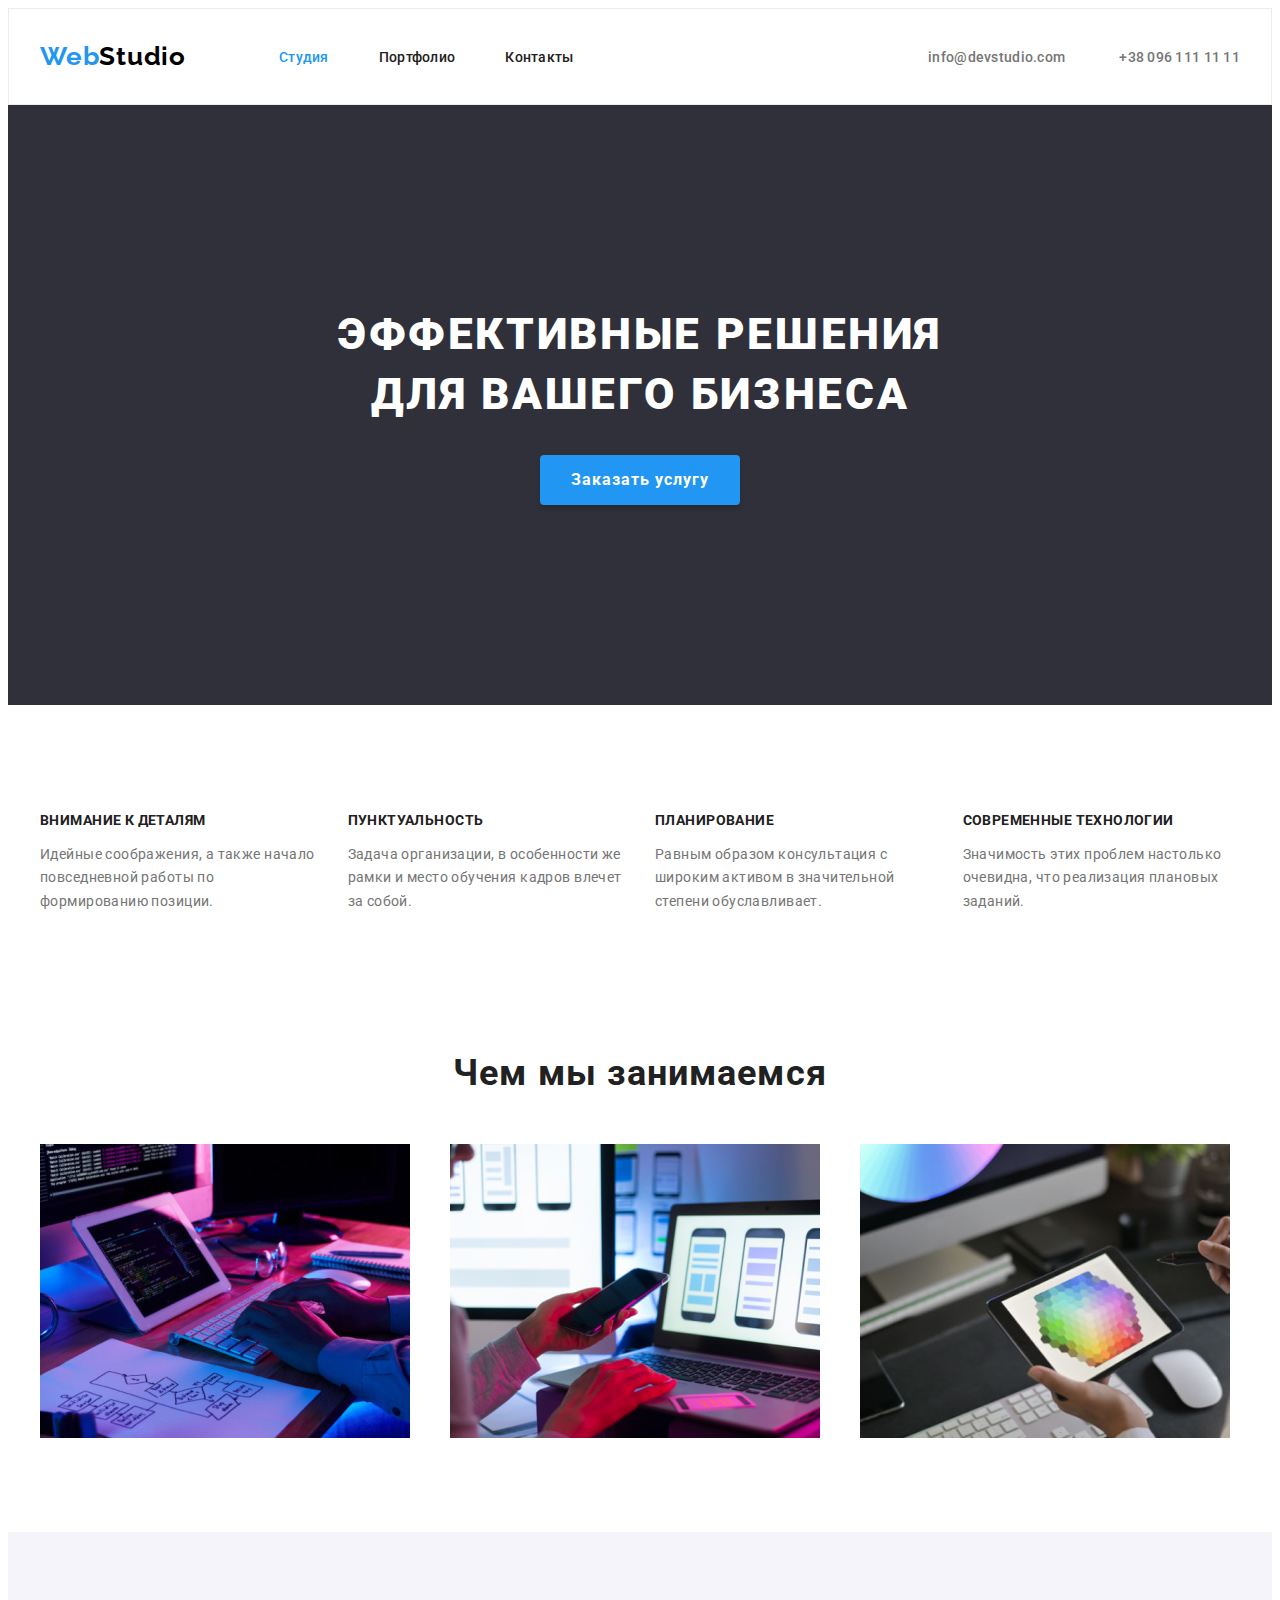
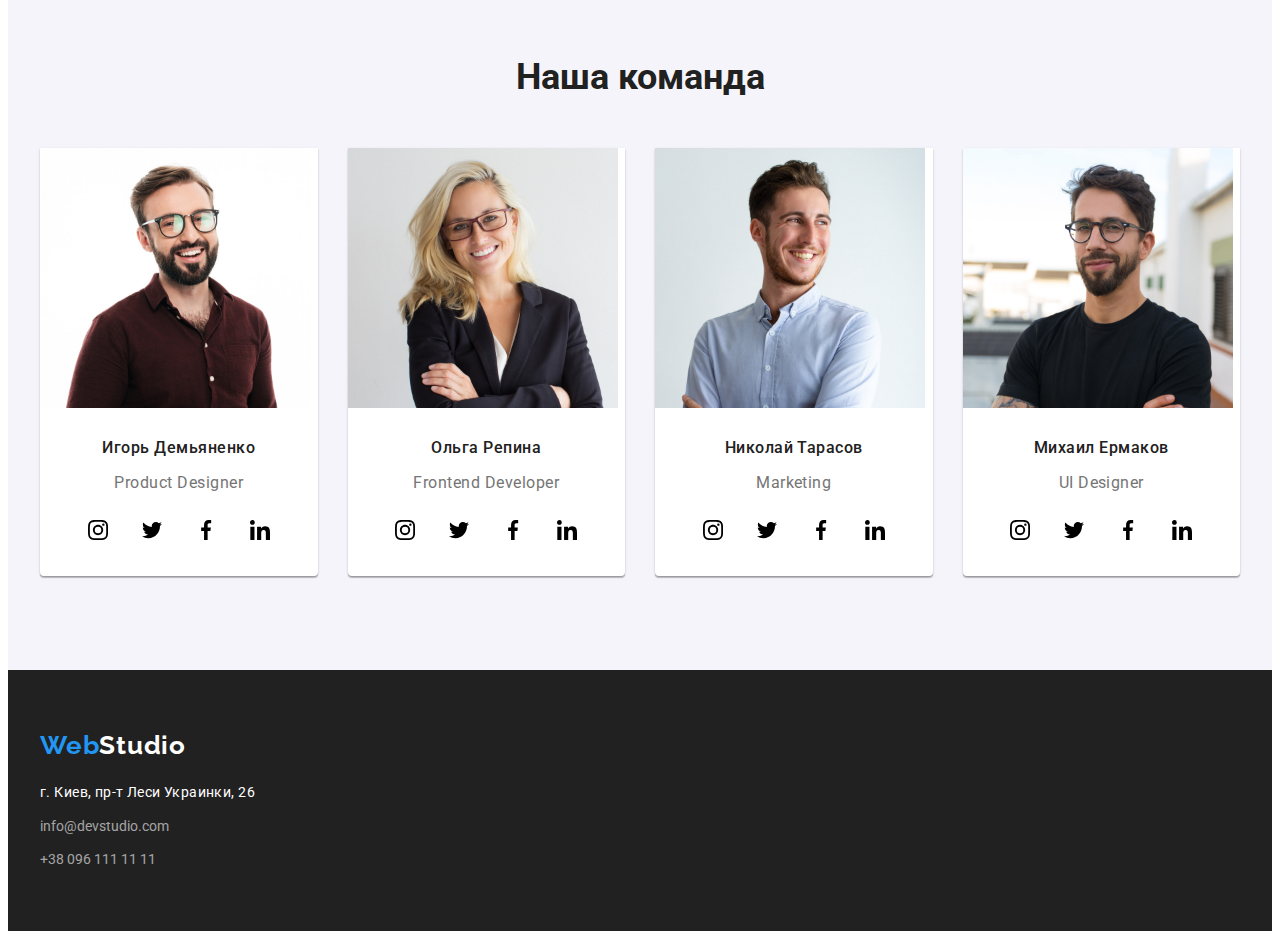
==== index.html @ 23c78d2d "add icons tims" ====
<!DOCTYPE html>
<html lang="ru">
  <head>
    <meta charset="UTF-8" />
    <meta http-equiv="X-UA-Compatible" content="IE=edge" />
    <meta name="viewport" content="width=device-width, initial-scale=1.0" />
    <title>WebStudio</title>
    <link rel="preconnect" href="https://fonts.googleapis.com" />
    <link rel="preconnect" href="https://fonts.gstatic.com" crossorigin />
    <link
      href="https://fonts.googleapis.com/css2?family=Oleo+Script&family=Raleway:wght@700&family=Roboto:wght@400;500;700;900&display=swap"
      rel="stylesheet"
    />
    <link
      rel="stylesheet"
      href="https://cdnjs.cloudflare.com/ajax/libs/modern-normalize/1.1.0/modern-normalize.min.css"
      integrity="sha512-wpPYUAdjBVSE4KJnH1VR1HeZfpl1ub8YT/NKx4PuQ5NmX2tKuGu6U/JRp5y+Y8XG2tV+wKQpNHVUX03MfMFn9Q=="
      crossorigin="anonymous"
      referrerpolicy="no-referrer"
    />
    <link rel="stylesheet" href="./css/styles.css" />
  </head>

  <body class="page">
    <!--Секция хедер-->
    <header class="hero">
      <div class="conteiner header-conteiner">
        <a class="header-logo" href="./index.html" class="logo"
          ><span class="logo">Web</span><span class="logo-title">Studio</span>
        </a>
        <nav class="heder-nav">
          <ul class="site-nav list">
            <li class="heder-list-item">
              <a href="Студия" class="link current">Студия</a>
            </li>
            <li class="heder-list-item">
              <a href="portfolio.html" class="link">Портфолио</a>
            </li>
            <li class="heder-list-item">
              <a href="Контакты" class="link">Контакты</a>
            </li>
          </ul>
        </nav>
        <div class="auth-nav list">
          <a href="mailto:info@devstudio.com" class="header-adress link"
            >info@devstudio.com</a
          >
          <a href="tel:+380961111111" class="header-tel link"
            >+38 096 111 11 11</a
          >
        </div>
      </div>
    </header>
    <!--Блок уникального контента-->
    <main>
      <section class="section-title">
        <h1 class="section-text">Эффективные решения для вашего бизнеса</h1>
        <button class="header-btn btn" type="button">Заказать услугу</button>
      </section>
      <!--Особенности-->
      <section class="section">
        <div class="conteiner section-conteiner">
          <ul class="section-list-bloc">
            <li class="section-list-item">
              <h3 class="section-list-text">Внимание к деталям</h3>
              <p class="section-list-work">
                Идейные соображения, а также начало повседневной работы по
                формированию позиции.
              </p>
            </li>
            <li class="section-list-item">
              <h3 class="section-list-text">Пунктуальность</h3>
              <p class="section-list-work">
                Задача организации, в особенности же рамки и место обучения
                кадров влечет за собой.
              </p>
            </li>
            <li class="section-list-item">
              <h3 class="section-list-text">Планирование</h3>
              <p class="section-list-work">
                Равным образом консультация с широким активом в значительной
                степени обуславливает.
              </p>
            </li>
            <li class="section-list-item">
              <h3 class="section-list-text">Современные технологии</h3>
              <p class="section-list-work">
                Значимость этих проблем настолько очевидна, что реализация
                плановых заданий.
              </p>
            </li>
          </ul>
        </div>
      </section>
      <!--Чем мы занимаемся-->
      <section class="work-list">
        <div class="conteiner work-conteiner">
          <h2 class="work-list-title">Чем мы занимаемся</h2>
          <ul class="work-list-item">
            <li class="work-list-box">
              <img
                src="./images/box-1.jpg"
                alt="Формирование макета"
                width="370"
                height="294"
              />
            </li>
            <li class="work-list-box">
              <img
                src="./images/box-2.jpg"
                alt="Визуализация макета"
                width="370"
                height="294"
              />
            </li>
            <li class="work-list-box">
              <img
                src="./images/box-3.jpg"
                alt="Подбор цвета"
                width="370"
                height="294"
              />
            </li>
          </ul>
        </div>
      </section>
      <!--Наша команда-->
      <section class="tims-work-comands">
        <div class="conteiner conteiner-tims">
          <h2 class="tims-work-name">Наша команда</h2>
          <ul class="tims-work-list">
            <li class="tims-work-item">
              <img
                src="./images/1-img.jpg"
                alt="Игорь Демьяненко"
                width="270"
                height="260"
              />
              <div class="tims-prof-name">
                <h3 class="tims-list-text">Игорь Демьяненко</h3>
                <p class="tims-list-title" lang="en">Product Designer</p>
                <ul class="tiam-sociai-list">
                  <li class="social-item-list">
                    <a
                      class="sotial-link link"
                      href=""
                      target="_blank"
                      rel="noopener noreferrer"
                      aria-label="instagram"
                    >
                      <svg width="20" height="20">
                        <use
                          href="./images/symbol-defs.svg#icon-instagram"
                        ></use>
                      </svg>
                    </a>
                  </li>
                  <li class="social-item-list">
                    <a
                      class="sotial-link link"
                      href=""
                      target="_blank"
                      rel="noopener noreferrer"
                      aria-label="twitter"
                    >
                      <svg width="20" height="20">
                        <use href="./images/symbol-defs.svg#icon-twitter"></use>
                      </svg>
                    </a>
                  </li>
                  <li class="social-item-list">
                    <a
                      class="sotial-link link"
                      href=""
                      target="_blank"
                      rel="noopener noreferrer"
                      aria-label="facebook"
                    >
                      <svg width="20" height="20">
                        <use
                          href="./images/symbol-defs.svg#icon-facebook"
                        ></use>
                      </svg>
                    </a>
                  </li>
                  <li class="social-item-list">
                    <a
                      class="sotial-link link"
                      href=""
                      target="_blank"
                      rel="noopener noreferrer"
                      aria-label="linkedin"
                    >
                      <svg width="20" height="20">
                        <use
                          href="./images/symbol-defs.svg#icon-linkedin"
                        ></use>
                      </svg>
                    </a>
                  </li>
                </ul>
              </div>
            </li>
            <li class="tims-work-item">
              <img
                src="./images/2-img.jpg"
                alt="Ольга Репина"
                width="270"
                height="260"
              />
              <div class="tims-prof-name">
                <h3 class="tims-list-text">Ольга Репина</h3>
                <p class="tims-list-title" lang="en">Frontend Developer</p>
                <ul class="tiam-sociai-list">
                  <li class="social-item-list">
                    <a
                      class="sotial-link link"
                      href=""
                      target="_blank"
                      rel="noopener noreferrer"
                      aria-label="instagram"
                    >
                      <svg width="20" height="20">
                        <use
                          href="./images/symbol-defs.svg#icon-instagram"
                        ></use>
                      </svg>
                    </a>
                  </li>
                  <li class="social-item-list">
                    <a
                      class="sotial-link link"
                      href=""
                      target="_blank"
                      rel="noopener noreferrer"
                      aria-label="twitter"
                    >
                      <svg width="20" height="20">
                        <use href="./images/symbol-defs.svg#icon-twitter"></use>
                      </svg>
                    </a>
                  </li>
                  <li class="social-item-list">
                    <a
                      class="sotial-link link"
                      href=""
                      target="_blank"
                      rel="noopener noreferrer"
                      aria-label="facebook"
                    >
                      <svg width="20" height="20">
                        <use
                          href="./images/symbol-defs.svg#icon-facebook"
                        ></use>
                      </svg>
                    </a>
                  </li>
                  <li class="social-item-list">
                    <a
                      class="sotial-link link"
                      href=""
                      target="_blank"
                      rel="noopener noreferrer"
                      aria-label="linkedin"
                    >
                      <svg width="20" height="20">
                        <use
                          href="./images/symbol-defs.svg#icon-linkedin"
                        ></use>
                      </svg>
                    </a>
                  </li>
                </ul>
              </div>
            </li>
            <li class="tims-work-item">
              <img
                src="./images/img3.jpg"
                alt="Николай Тарасов"
                width="270"
                height="260"
              />
              <div class="tims-prof-name">
                <h3 class="tims-list-text">Николай Тарасов</h3>
                <p class="tims-list-title" lang="en">Marketing</p>
                <ul class="tiam-sociai-list">
                  <li class="social-item-list">
                    <a
                      class="sotial-link link"
                      href=""
                      target="_blank"
                      rel="noopener noreferrer"
                      aria-label="instagram"
                    >
                      <svg width="20" height="20">
                        <use
                          href="./images/symbol-defs.svg#icon-instagram"
                        ></use>
                      </svg>
                    </a>
                  </li>
                  <li class="social-item-list">
                    <a
                      class="sotial-link link"
                      href=""
                      target="_blank"
                      rel="noopener noreferrer"
                      aria-label="twitter"
                    >
                      <svg width="20" height="20">
                        <use href="./images/symbol-defs.svg#icon-twitter"></use>
                      </svg>
                    </a>
                  </li>
                  <li class="social-item-list">
                    <a
                      class="sotial-link link"
                      href=""
                      target="_blank"
                      rel="noopener noreferrer"
                      aria-label="facebook"
                    >
                      <svg width="20" height="20">
                        <use
                          href="./images/symbol-defs.svg#icon-facebook"
                        ></use>
                      </svg>
                    </a>
                  </li>
                  <li class="social-item-list">
                    <a
                      class="sotial-link link"
                      href=""
                      target="_blank"
                      rel="noopener noreferrer"
                      aria-label="linkedin"
                    >
                      <svg width="20" height="20">
                        <use
                          href="./images/symbol-defs.svg#icon-linkedin"
                        ></use>
                      </svg>
                    </a>
                  </li>
                </ul>
              </div>
            </li>
            <li class="tims-work-item">
              <img
                src="./images/4-img.jpg"
                alt="Михаил Ермаков"
                width="270"
                height="260"
              />
              <div class="tims-prof-name">
                <h3 class="tims-list-text">Михаил Ермаков</h3>
                <p class="tims-list-title" lang="en">UI Designer</p>
                <ul class="tiam-sociai-list">
                  <li class="social-item-list">
                    <a
                      class="sotial-link link"
                      href=""
                      target="_blank"
                      rel="noopener noreferrer"
                      aria-label="instagram"
                    >
                      <svg width="20" height="20">
                        <use
                          href="./images/symbol-defs.svg#icon-instagram"
                        ></use>
                      </svg>
                    </a>
                  </li>
                  <li class="social-item-list">
                    <a
                      class="sotial-link link"
                      href=""
                      target="_blank"
                      rel="noopener noreferrer"
                      aria-label="twitter"
                    >
                      <svg width="20" height="20">
                        <use href="./images/symbol-defs.svg#icon-twitter"></use>
                      </svg>
                    </a>
                  </li>
                  <li class="social-item-list">
                    <a
                      class="sotial-link link"
                      href=""
                      target="_blank"
                      rel="noopener noreferrer"
                      aria-label="facebook"
                    >
                      <svg width="20" height="20">
                        <use
                          href="./images/symbol-defs.svg#icon-facebook"
                        ></use>
                      </svg>
                    </a>
                  </li>
                  <li class="social-item-list">
                    <a
                      class="sotial-link link"
                      href=""
                      target="_blank"
                      rel="noopener noreferrer"
                      aria-label="linkedin"
                    >
                      <svg width="20" height="20">
                        <use
                          href="./images/symbol-defs.svg#icon-linkedin"
                        ></use>
                      </svg>
                    </a>
                  </li>
                </ul>
              </div>
            </li>
          </ul>
        </div>
      </section>
    </main>
    <footer class="futer">
      <div class="conteiner futer-conteiner">
        <a href="./index.html" class="logo"
          ><span class="logo title">Web</span><span class="color">Studio</span>
        </a>
        <address>
          <ul class="address list">
            <li class="futer-adress-item">
              <a
                href="https://goo.gl/maps/9yxGBPs8h6NU6xEA7"
                target="_blank"
                rel="noopener noreferrer"
                class="link text"
                >г. Киев, пр-т Леси Украинки, 26</a
              >
            </li>
            <li class="futer-adress-item">
              <a href="mailto:info@devstudio.com" class="link"
                >info@devstudio.com</a
              >
            </li>
            <li class="futer-adress-item">
              <a href="tel:+380961111111" class="link">+38 096 111 11 11</a>
            </li>
          </ul>
        </address>
      </div>
    </footer>
  </body>
</html>
---- css/styles.css ----
/* цвет основного текста #212121; */
/* вторичный цвет текста #757575;*/
/* белый #FFFFFF*/
/* вторичный цвет фона F5F4FA*/
/* акцент #2196F3*/

/* others*/
--items: 3;
--indent: 30px;

h1,
h2,
h3,
h4,
h5,
p {
  margin-top: 0;
}

img {
  display: block;
  max-width: 100%;
  height: auto;
}

body {
  background-color: #ffffff;
  color: #212121;
  font-family: Roboto, sans-serif;
  font-style: normal;
}

.conteiner {
  width: 1200px;
  padding-left: 15px;
  padding-right: 15px;
  margin-left: auto;
  margin-right: auto;
}

ul {
  list-style: none;
  padding-left: 0;
  margin: 0;
}

a {
  font-style: normal;
}

.btn {
  cursor: pointer;
  font-family: inherit;
  border-radius: 4px;
}

.header-btn {
  font-weight: 700;
  font-size: 16px;
  line-height: 1.88;
  align-items: center;
  text-align: center;
  letter-spacing: 0.06em;
  color: #ffffff;
}
.header-btn {
  margin: 0 auto;
  display: block;
  width: 200px;
  height: 50px;
  left: 700px;
  top: 430px;
  background: #2196f3;
  box-shadow: 0px 4px 4px rgba(0, 0, 0, 0.15);
  border-radius: 4px;
  border: inherit;
  border: transparent;
}

.secondary-btn {
  font-family: inherit;
}
.secondary-btn {
  font-weight: 500;
  font-size: 16px;
  line-height: 1.63;
  text-align: center;
  letter-spacing: 0.03em;
  color: #212121;
  border: inherit;
  border-color: #4792d0;
}
.secondary-btn {
  padding-top: 6px;
  padding-bottom: 6px;
  padding-right: 22px;
  padding-left: 22px;
  margin: 8px;
  margin-bottom: 50px;
}

/*Секція хедер*/
ul {
  list-style: none;
}
a {
  text-decoration: none;
}

.hero {
  padding-top: 32px;
  padding-bottom: 32px;

  border: 1px solid #ececec;

  background-color: #ffffff;
}
.header-logo {
  display: block;
  margin-right: 93px;
  margin-left: 0;
}

.logo {
  font-family: "Raleway";
  font-weight: 700;
  font-size: 26px;
  line-height: 1.19;
  letter-spacing: 0.03em;
  color: #2196f3;
}

.logo-title {
  font-family: "Raleway";
  font-weight: 700;
  font-size: 26px;
  line-height: 1.19;
  letter-spacing: 0.03em;
  color: #000000;
}

/* Sait-nav */

.header-conteiner {
  display: flex;
  align-items: center;
}

.site-nav {
  display: flex;
}

.heder-list-item:not(:last-child) {
  margin-right: 50px;
}

.site-nav .link {
  font-weight: 500;
  font-size: 14px;
  line-height: 16px;
  letter-spacing: 0.02em;

  color: #212121;
}

.site-nav .link:hover,
.site-nav .link:focus {
  color: #2196f3;
}
.site-nav .link.current {
  color: #2196f3;
}

/* Auth-nav */

.auth-nav .link {
  font-weight: 500;
  font-size: 14px;
  line-height: 1.14;
  letter-spacing: 0.02em;

  color: #757575;
}

.header-tel {
  margin-left: 50px;
}
.auth-nav .link:hover,
.auth-nav .link:focus {
  color: #2196f3;
}
.auth-nav {
  margin-left: auto;
}
/* Секция уникальный контент*/
.section-title {
  background-color: #2f303a;
  padding-top: 200px;
  padding-bottom: 200px;
}

.section-text {
  margin: 0 auto;
  margin-bottom: 30px;
  max-width: 696px;
  letter-spacing: 0.06em;
  font-weight: 900;
  font-size: 44px;
  line-height: 1.36;
  text-align: center;

  text-transform: uppercase;
  color: #ffffff;
}

/*Секция особенности*/

.section-list-bloc {
  padding-top: 94px;
  padding-bottom: 94px;

  display: flex;
  margin-left: -30px;
  align-items: center;
}
.section-list-item {
  flex-basis: calc(100% / 4 - 30px);
  margin-left: 30px;
}
.section-list-text {
  font-weight: 700;
  font-size: 14px;
  line-height: 1.14;
  letter-spacing: 0.03em;
  text-transform: uppercase;
  color: #212121;
}

.section-list-work {
  font-weight: 400;
  font-size: 14px;
  line-height: 1.71;
  letter-spacing: 0.03em;
  color: #757575;
}

/*Секция Чем мы занимаемся*/

.work-list {
  padding-bottom: 94px;
}
.work-list-item {
  display: flex;
  margin-left: -30px;
  align-items: center;
}
.work-list-box {
  flex-basis: calc(100% / 3 - 30px);
  margin-left: 30px;
}
.work-list-title {
  margin-bottom: 50px;
  font-weight: 700;
  font-size: 36px;
  line-height: 1.17;
  text-align: center;
  letter-spacing: 0.03em;
  color: #212121;
}

/*Команда*/

.tims-work-comands {
  padding-top: 94px;
  padding-bottom: 94px;

  background: #f5f4fa;
}
.tims-work-list {
  display: flex;
  margin-left: -30px;
}

.tims-work-item {
  flex-basis: calc(100% / 4 - 30px);
  margin-left: 30px;

  border: inherit;
  border: transparent;
  width: 270px;
  height: 428px;

  background: #ffffff;

  box-shadow: 0px 1px 3px rgba(0, 0, 0, 0.12), 0px 1px 1px rgba(0, 0, 0, 0.14),
    0px 2px 1px rgba(0, 0, 0, 0.2);
  border-radius: 0px 0px 4px 4px;
}
.tims-work-name {
  margin-bottom: 50px;

  font-weight: 700;
  font-size: 36px;
  line-height: 1.17;
  text-align: center;
  color: #212121;
}
.tims-prof-name {
  padding: 30px 0;
}
.tims-list-text {
  margin-top: 0;
  margin-bottom: 10px;
  font-weight: 500;
  font-size: 16px;
  line-height: 1.19;
  text-align: center;
  letter-spacing: 0.03em;
  color: #212121;
}

.tims-list-title {
  margin-bottom: 16px;
  font-weight: 400;
  font-size: 16px;
  line-height: 1.19;
  text-align: center;
  letter-spacing: 0.03em;
  color: #757575;
}
/* Оформлення іконок */
.tiam-sociai-list {
  display: flex;
  justify-content: center;
}
.social-item-list:not(:last-child) {
  margin-right: 10px;
}
.sotial-link {
  display: flex;
  align-items: center;
  justify-content: center;

  width: 44px;
  height: 44px;
  background-color: #ffffff;
  border-radius: 50%;
}

/*Футер*/

.futer {
  padding-bottom: 60px;
  padding-top: 60px;

  background-color: #212121;
}

.logo {
  font-family: "Raleway";
  font-weight: 700;
  font-size: 26px;
  line-height: 1.19;
  letter-spacing: 0.03em;
  color: #2196f3;
}

.logo .color {
  font-family: "Raleway";
  font-weight: 700;
  font-size: 26px;
  line-height: 1.19;
  letter-spacing: 0.03em;
  color: #ffffff;
}

/* Address list  */
.address {
  margin-top: 20px;
}
.address .link:hover,
.address .link:focus {
  color: #2196f3;
}

.futer-adress-item {
  margin-top: 9px;
}
.futer .link {
  font-weight: 400;
  font-size: 14px;
  line-height: 24px;
  color: rgba(255, 255, 255, 0.6);
}

.futer .text {
  font-weight: 400;
  font-size: 14px;
  line-height: 1.71;
  letter-spacing: 0.03em;
  color: #ffffff;
}

/*Портфолио*/
.cont-work-list {
  padding-bottom: 94px;
}

.cont-work-item {
  margin-bottom: 30px;
  background: #ffffff;
  box-sizing: border-box;
  width: 370px;
  height: 404px;
  left: 1015px;
  top: 262px;
  border: 1px solid #eeeeee;
  border-top: none;
}
.cont-work-nav {
  padding-top: 20px;
  padding-bottom: 20px;
  padding-left: 24px;
  padding-right: 24px;
}
.cont-work-title {
  margin-top: 0;

  font-weight: 700;
  font-size: 18px;
  line-height: 2;
  letter-spacing: 0.03em;
  color: #212121;
}
.cont-work-text {
  font-weight: 400;
  font-size: 16px;
  line-height: 1.88;
  color: #757575;
}

.nav-btn-item {
  display: flex;
  justify-content: center;
  margin-right: 8px;
  padding-bottom: 34px;
  padding-top: 94px;
}

/* Контент */
.cont-work-list {
  display: flex;
}

.card-set {
  display: flex;
  flex-wrap: wrap;
  margin: calc(-1 * var(--indent) / 2);
  gap: 30px;
}

.card-set-item {
  flex-basis: calc((100% - var(--indent) * var(--items)) / var (--items));
  margin: calc(var(--indent) / 2);
}
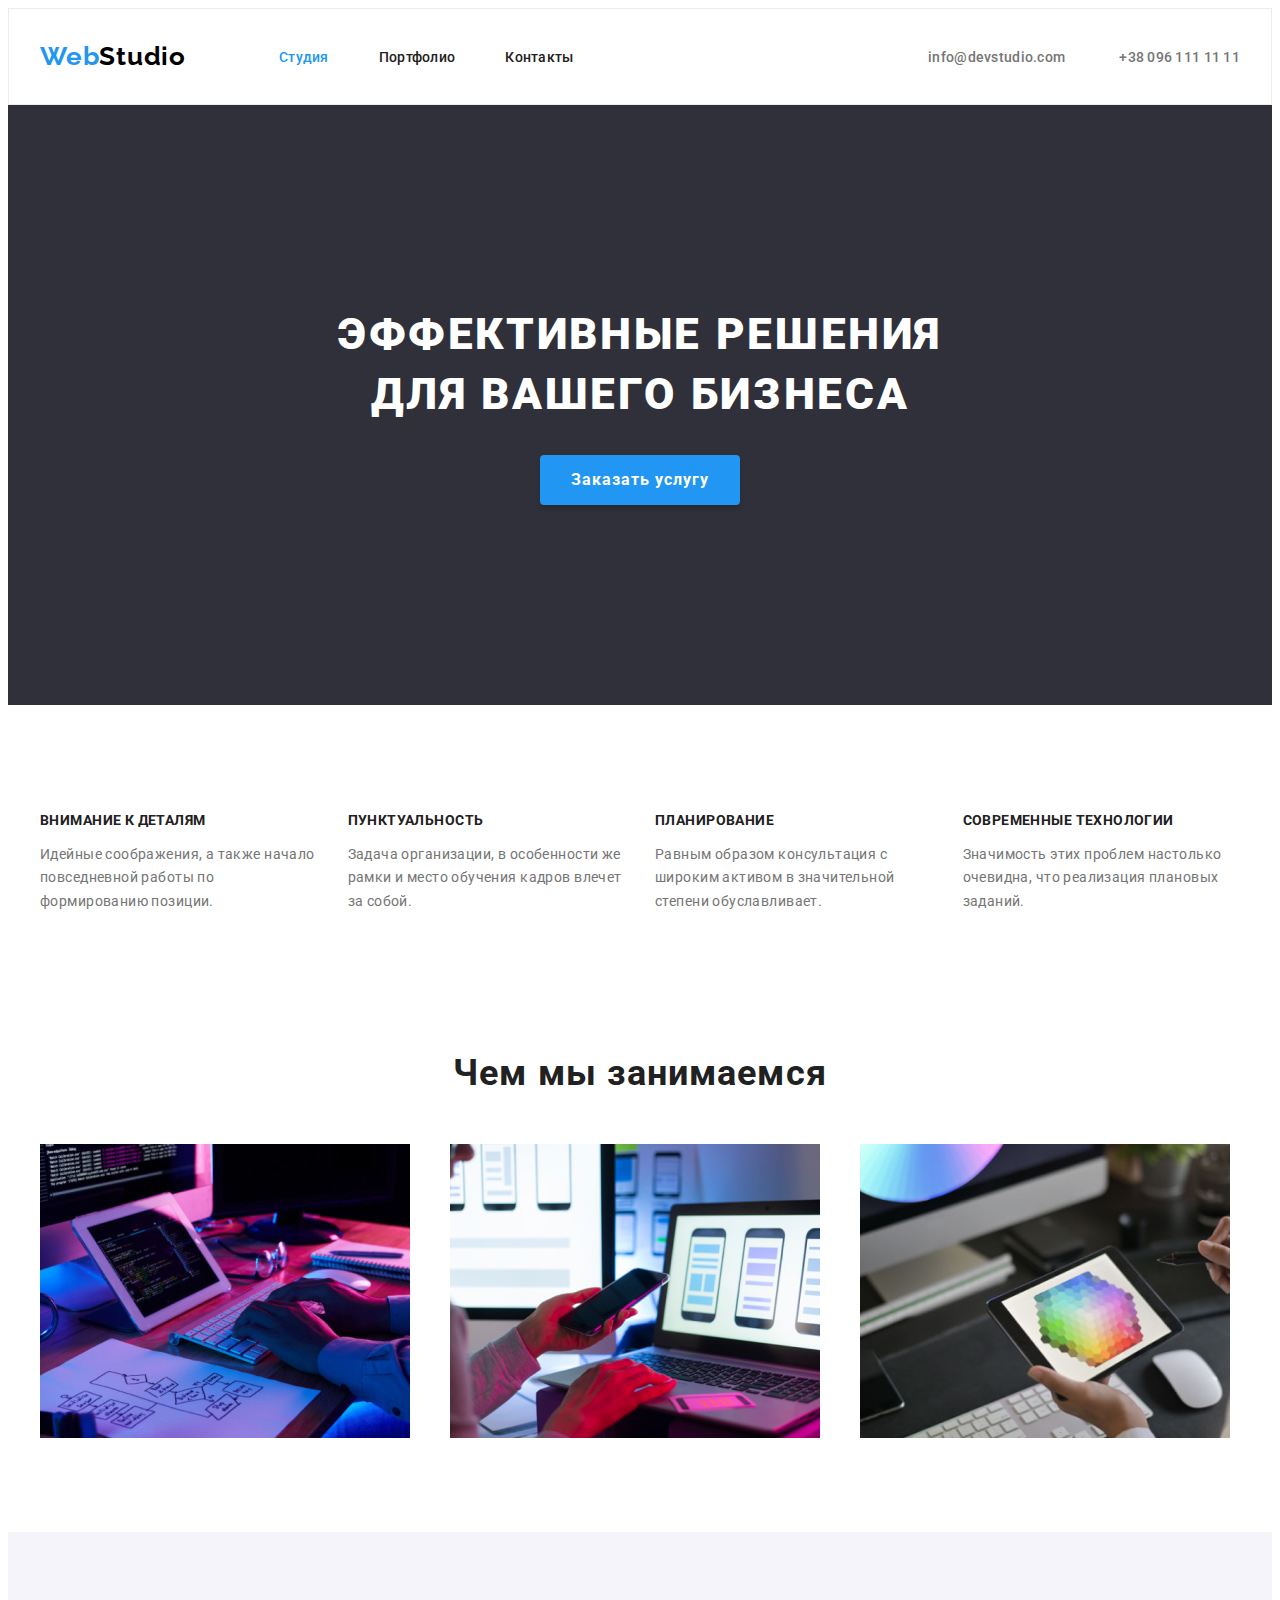
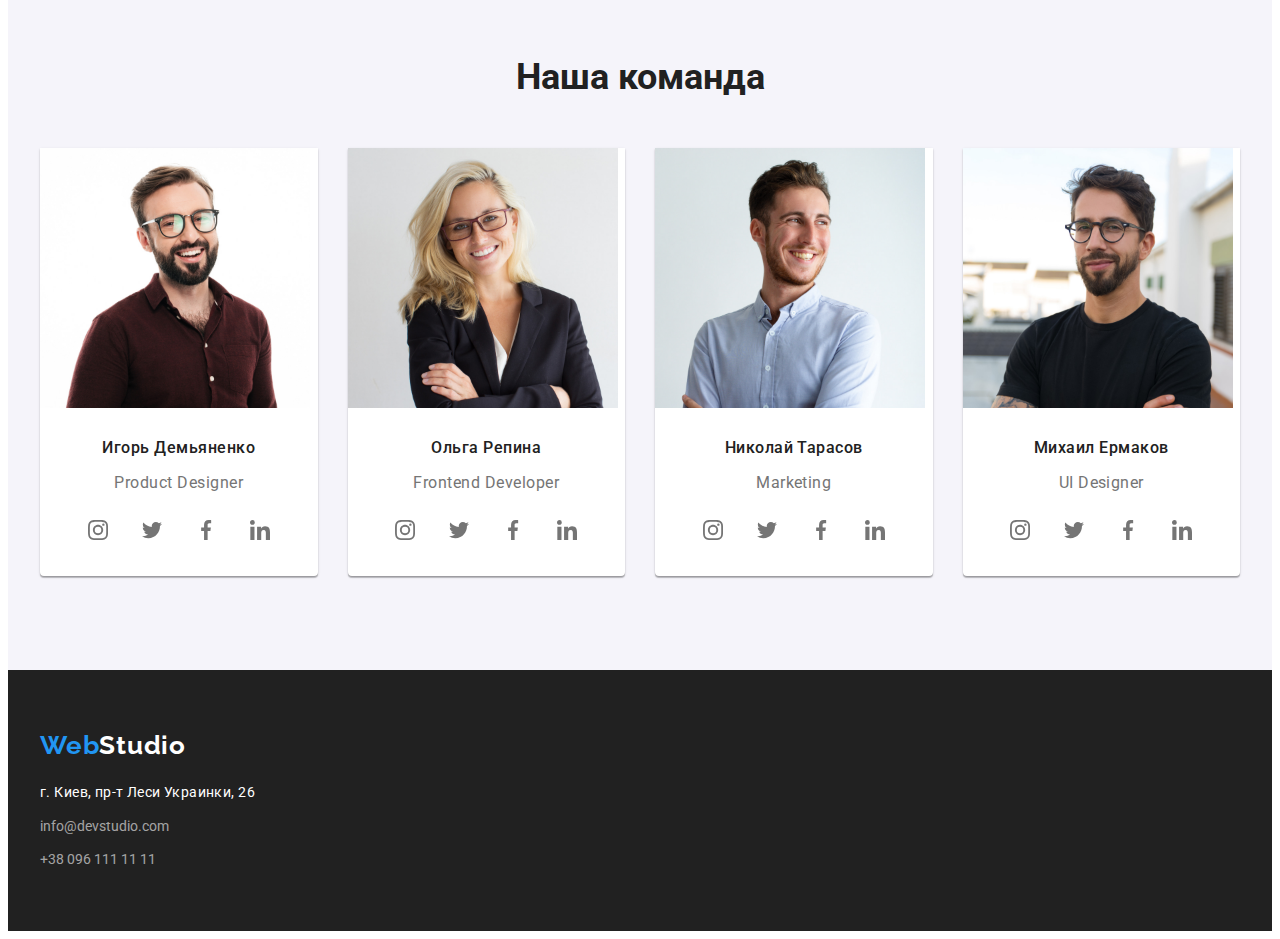
==== commit 5621c244: "add style icons tims" ====
--- a/index.html
+++ b/index.html
@@ -62,12 +62,14 @@
         <div class="conteiner section-conteiner">
           <ul class="section-list-bloc">
             <li class="section-list-item">
+              <div></div>
               <h3 class="section-list-text">Внимание к деталям</h3>
               <p class="section-list-work">
                 Идейные соображения, а также начало повседневной работы по
                 формированию позиции.
               </p>
             </li>
+
             <li class="section-list-item">
               <h3 class="section-list-text">Пунктуальность</h3>
               <p class="section-list-work">
@@ -148,7 +150,7 @@
                       rel="noopener noreferrer"
                       aria-label="instagram"
                     >
-                      <svg width="20" height="20">
+                      <svg class="sotial-media-icon" width="20" height="20">
                         <use
                           href="./images/symbol-defs.svg#icon-instagram"
                         ></use>
@@ -163,7 +165,7 @@
                       rel="noopener noreferrer"
                       aria-label="twitter"
                     >
-                      <svg width="20" height="20">
+                      <svg class="sotial-media-icon" width="20" height="20">
                         <use href="./images/symbol-defs.svg#icon-twitter"></use>
                       </svg>
                     </a>
@@ -176,7 +178,7 @@
                       rel="noopener noreferrer"
                       aria-label="facebook"
                     >
-                      <svg width="20" height="20">
+                      <svg class="sotial-media-icon" width="20" height="20">
                         <use
                           href="./images/symbol-defs.svg#icon-facebook"
                         ></use>
@@ -191,7 +193,7 @@
                       rel="noopener noreferrer"
                       aria-label="linkedin"
                     >
-                      <svg width="20" height="20">
+                      <svg class="sotial-media-icon" width="20" height="20">
                         <use
                           href="./images/symbol-defs.svg#icon-linkedin"
                         ></use>
@@ -220,7 +222,7 @@
                       rel="noopener noreferrer"
                       aria-label="instagram"
                     >
-                      <svg width="20" height="20">
+                      <svg class="sotial-media-icon" width="20" height="20">
                         <use
                           href="./images/symbol-defs.svg#icon-instagram"
                         ></use>
@@ -235,7 +237,7 @@
                       rel="noopener noreferrer"
                       aria-label="twitter"
                     >
-                      <svg width="20" height="20">
+                      <svg class="sotial-media-icon" width="20" height="20">
                         <use href="./images/symbol-defs.svg#icon-twitter"></use>
                       </svg>
                     </a>
@@ -248,7 +250,7 @@
                       rel="noopener noreferrer"
                       aria-label="facebook"
                     >
-                      <svg width="20" height="20">
+                      <svg class="sotial-media-icon" width="20" height="20">
                         <use
                           href="./images/symbol-defs.svg#icon-facebook"
                         ></use>
@@ -263,7 +265,7 @@
                       rel="noopener noreferrer"
                       aria-label="linkedin"
                     >
-                      <svg width="20" height="20">
+                      <svg class="sotial-media-icon" width="20" height="20">
                         <use
                           href="./images/symbol-defs.svg#icon-linkedin"
                         ></use>
@@ -292,7 +294,7 @@
                       rel="noopener noreferrer"
                       aria-label="instagram"
                     >
-                      <svg width="20" height="20">
+                      <svg class="sotial-media-icon" width="20" height="20">
                         <use
                           href="./images/symbol-defs.svg#icon-instagram"
                         ></use>
@@ -307,7 +309,7 @@
                       rel="noopener noreferrer"
                       aria-label="twitter"
                     >
-                      <svg width="20" height="20">
+                      <svg class="sotial-media-icon" width="20" height="20">
                         <use href="./images/symbol-defs.svg#icon-twitter"></use>
                       </svg>
                     </a>
@@ -320,7 +322,7 @@
                       rel="noopener noreferrer"
                       aria-label="facebook"
                     >
-                      <svg width="20" height="20">
+                      <svg class="sotial-media-icon" width="20" height="20">
                         <use
                           href="./images/symbol-defs.svg#icon-facebook"
                         ></use>
@@ -335,7 +337,7 @@
                       rel="noopener noreferrer"
                       aria-label="linkedin"
                     >
-                      <svg width="20" height="20">
+                      <svg class="sotial-media-icon" width="20" height="20">
                         <use
                           href="./images/symbol-defs.svg#icon-linkedin"
                         ></use>
@@ -364,7 +366,7 @@
                       rel="noopener noreferrer"
                       aria-label="instagram"
                     >
-                      <svg width="20" height="20">
+                      <svg class="sotial-media-icon" width="20" height="20">
                         <use
                           href="./images/symbol-defs.svg#icon-instagram"
                         ></use>
@@ -379,7 +381,7 @@
                       rel="noopener noreferrer"
                       aria-label="twitter"
                     >
-                      <svg width="20" height="20">
+                      <svg class="sotial-media-icon" width="20" height="20">
                         <use href="./images/symbol-defs.svg#icon-twitter"></use>
                       </svg>
                     </a>
@@ -392,7 +394,7 @@
                       rel="noopener noreferrer"
                       aria-label="facebook"
                     >
-                      <svg width="20" height="20">
+                      <svg class="sotial-media-icon" width="20" height="20">
                         <use
                           href="./images/symbol-defs.svg#icon-facebook"
                         ></use>
@@ -407,7 +409,7 @@
                       rel="noopener noreferrer"
                       aria-label="linkedin"
                     >
-                      <svg width="20" height="20">
+                      <svg class="sotial-media-icon" width="20" height="20">
                         <use
                           href="./images/symbol-defs.svg#icon-linkedin"
                         ></use>
--- a/css/styles.css
+++ b/css/styles.css
@@ -343,10 +343,18 @@
 
   width: 44px;
   height: 44px;
+  color: #757575;
   background-color: #ffffff;
   border-radius: 50%;
 }
-
+.sotial-link:hover,
+.sotial-link:focus {
+  color: #ffffff;
+  background-color: #2196f3;
+}
+.sotial-media-icon {
+  fill: currentColor;
+}
 /*Футер*/
 
 .futer {
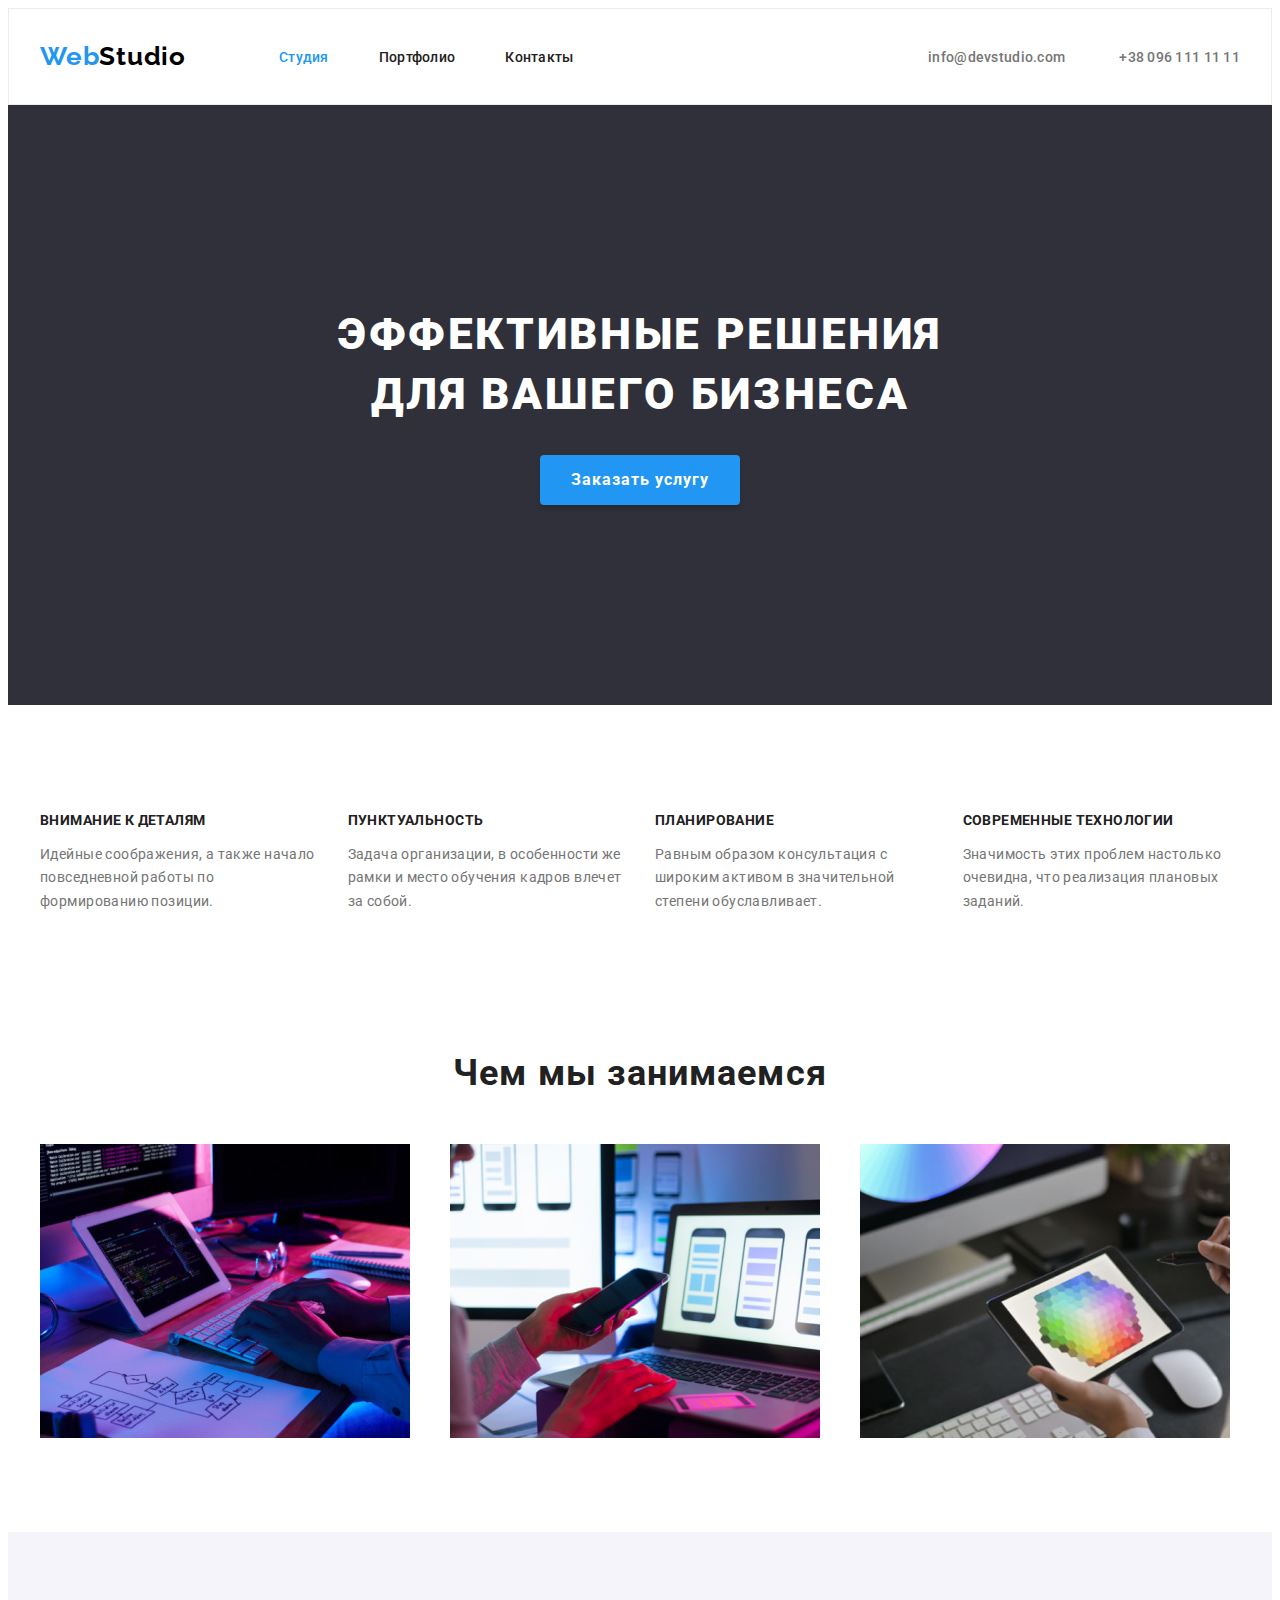
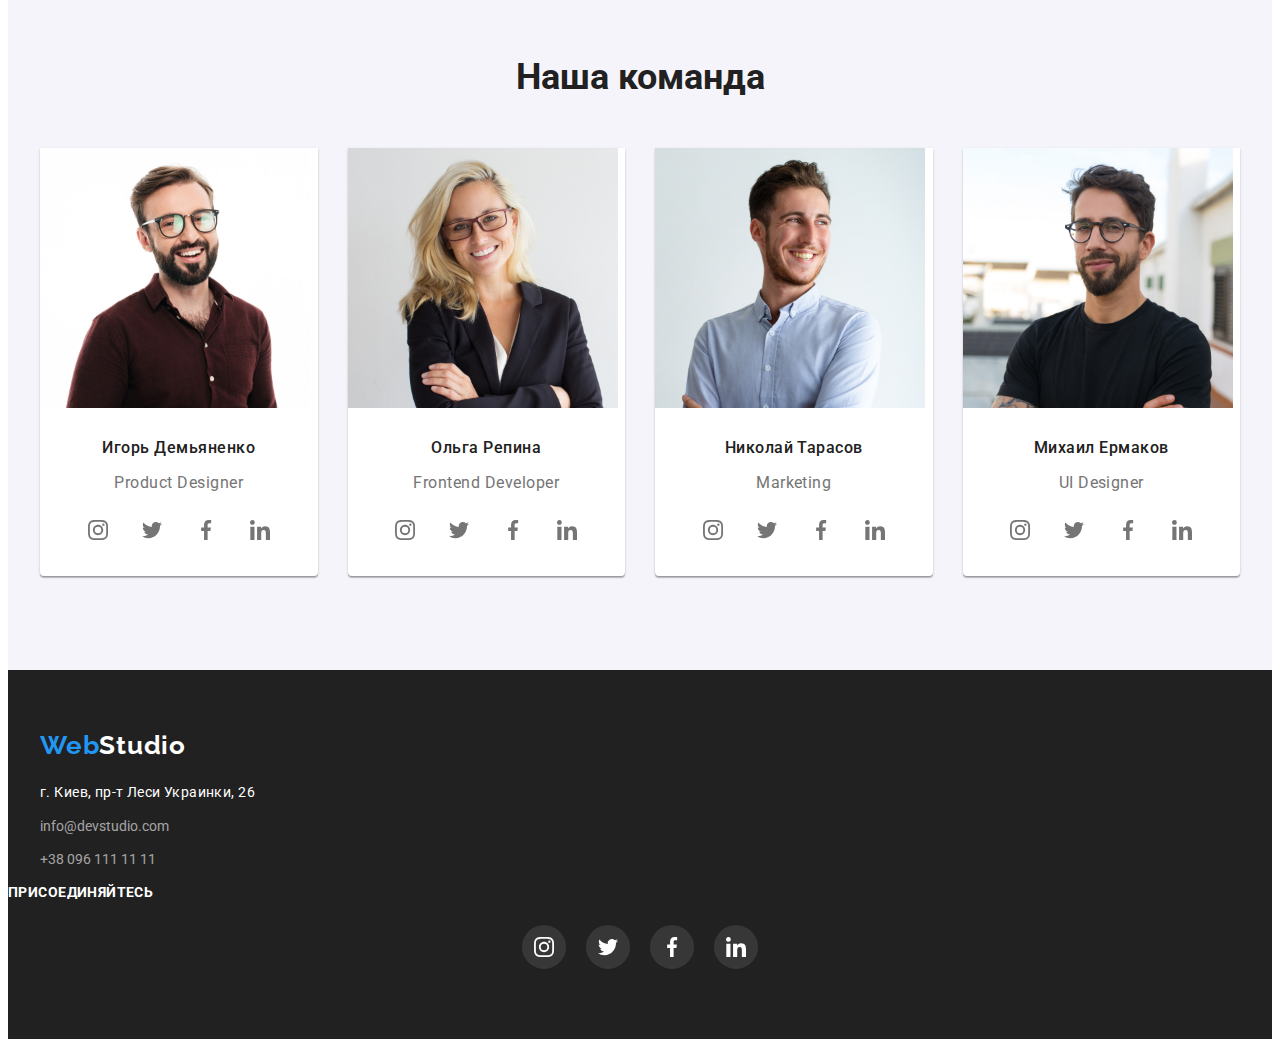
==== commit fe807449: "svg" ====
--- a/index.html
+++ b/index.html
@@ -450,6 +450,63 @@
           </ul>
         </address>
       </div>
+      <div class="sotial-icons">
+        <p class="sotial-icons-text">присоединяйтесь</p>
+        <ul class="sotial-icons-list">
+          <li class="sotial-icons-item">
+            <a
+              class="sotial-icons-link"
+              href=""
+              target="_blank"
+              rel="noopener noreferrer"
+              aria-label="instagram"
+            >
+              <svg class="sotial-media-link" width="20" height="20">
+                <use href="./images/symbol-defs.svg#icon-instagram"></use>
+              </svg>
+            </a>
+          </li>
+          <li class="sotial-icons-item">
+            <a
+              class="sotial-icons-link"
+              href=""
+              target="_blank"
+              rel="noopener noreferrer"
+              aria-label="twitter"
+            >
+              <svg class="sotial-media-link" width="20" height="20">
+                <use href="./images/symbol-defs.svg#icon-twitter"></use>
+              </svg>
+            </a>
+          </li>
+          <li class="sotial-icons-item">
+            <a
+              class="sotial-icons-link"
+              href=""
+              target="_blank"
+              rel="noopener noreferrer"
+              aria-label="facebook"
+            >
+              <svg class="sotial-media-link" width="20" height="20">
+                <use href="./images/symbol-defs.svg#icon-facebook"></use>
+              </svg>
+            </a>
+          </li>
+          <li class="sotial-icons-item">
+            <a
+              class="sotial-icons-link"
+              href=""
+              target="_blank"
+              rel="noopener noreferrer"
+              aria-label="linkedin"
+            >
+              <svg class="sotial-media-link" width="20" height="20">
+                <use href="./images/symbol-defs.svg#icon-linkedin"></use>
+              </svg>
+            </a>
+          </li>
+        </ul>
+      </div>
     </footer>
   </body>
 </html>
--- a/css/styles.css
+++ b/css/styles.css
@@ -77,8 +77,11 @@
   border: transparent;
 }
 
-.secondary-btn {
+.secondary-btn:hover,
+.secondary-btn:focus {
   font-family: inherit;
+  color: #fff;
+  background-color: #2196f3;
 }
 .secondary-btn {
   font-weight: 500;
@@ -329,13 +332,17 @@
   color: #757575;
 }
 /* Оформлення іконок */
+
+/*ul*/
 .tiam-sociai-list {
   display: flex;
   justify-content: center;
 }
+/*li*/
 .social-item-list:not(:last-child) {
   margin-right: 10px;
 }
+/*a*/
 .sotial-link {
   display: flex;
   align-items: center;
@@ -352,6 +359,7 @@
   color: #ffffff;
   background-color: #2196f3;
 }
+/*svg*/
 .sotial-media-icon {
   fill: currentColor;
 }
@@ -407,6 +415,46 @@
   line-height: 1.71;
   letter-spacing: 0.03em;
   color: #ffffff;
+}
+/* Иконки футера*/
+
+.sotial-icons-text {
+  font-weight: 700;
+  font-size: 14px;
+  line-height: 1.14;
+  letter-spacing: 0.03em;
+  text-transform: uppercase;
+
+  color: #ffffff;
+}
+
+.sotial-icons-list {
+  display: flex;
+  justify-content: center;
+}
+
+.sotial-icons-item {
+  margin: 10px;
+}
+
+.sotial-icons-link {
+  display: flex;
+  align-items: center;
+  justify-content: center;
+
+  width: 44px;
+  height: 44px;
+  color: #ffffff;
+  background-color: rgba(255, 255, 255, 0.1);
+  border-radius: 50%;
+}
+.sotial-icons-link:hover,
+.sotial-icons-linkk:focus {
+  color: #ffffff;
+  background-color: #2196f3;
+}
+.sotial-media-link {
+  fill: currentColor;
 }
 
 /*Портфолио*/
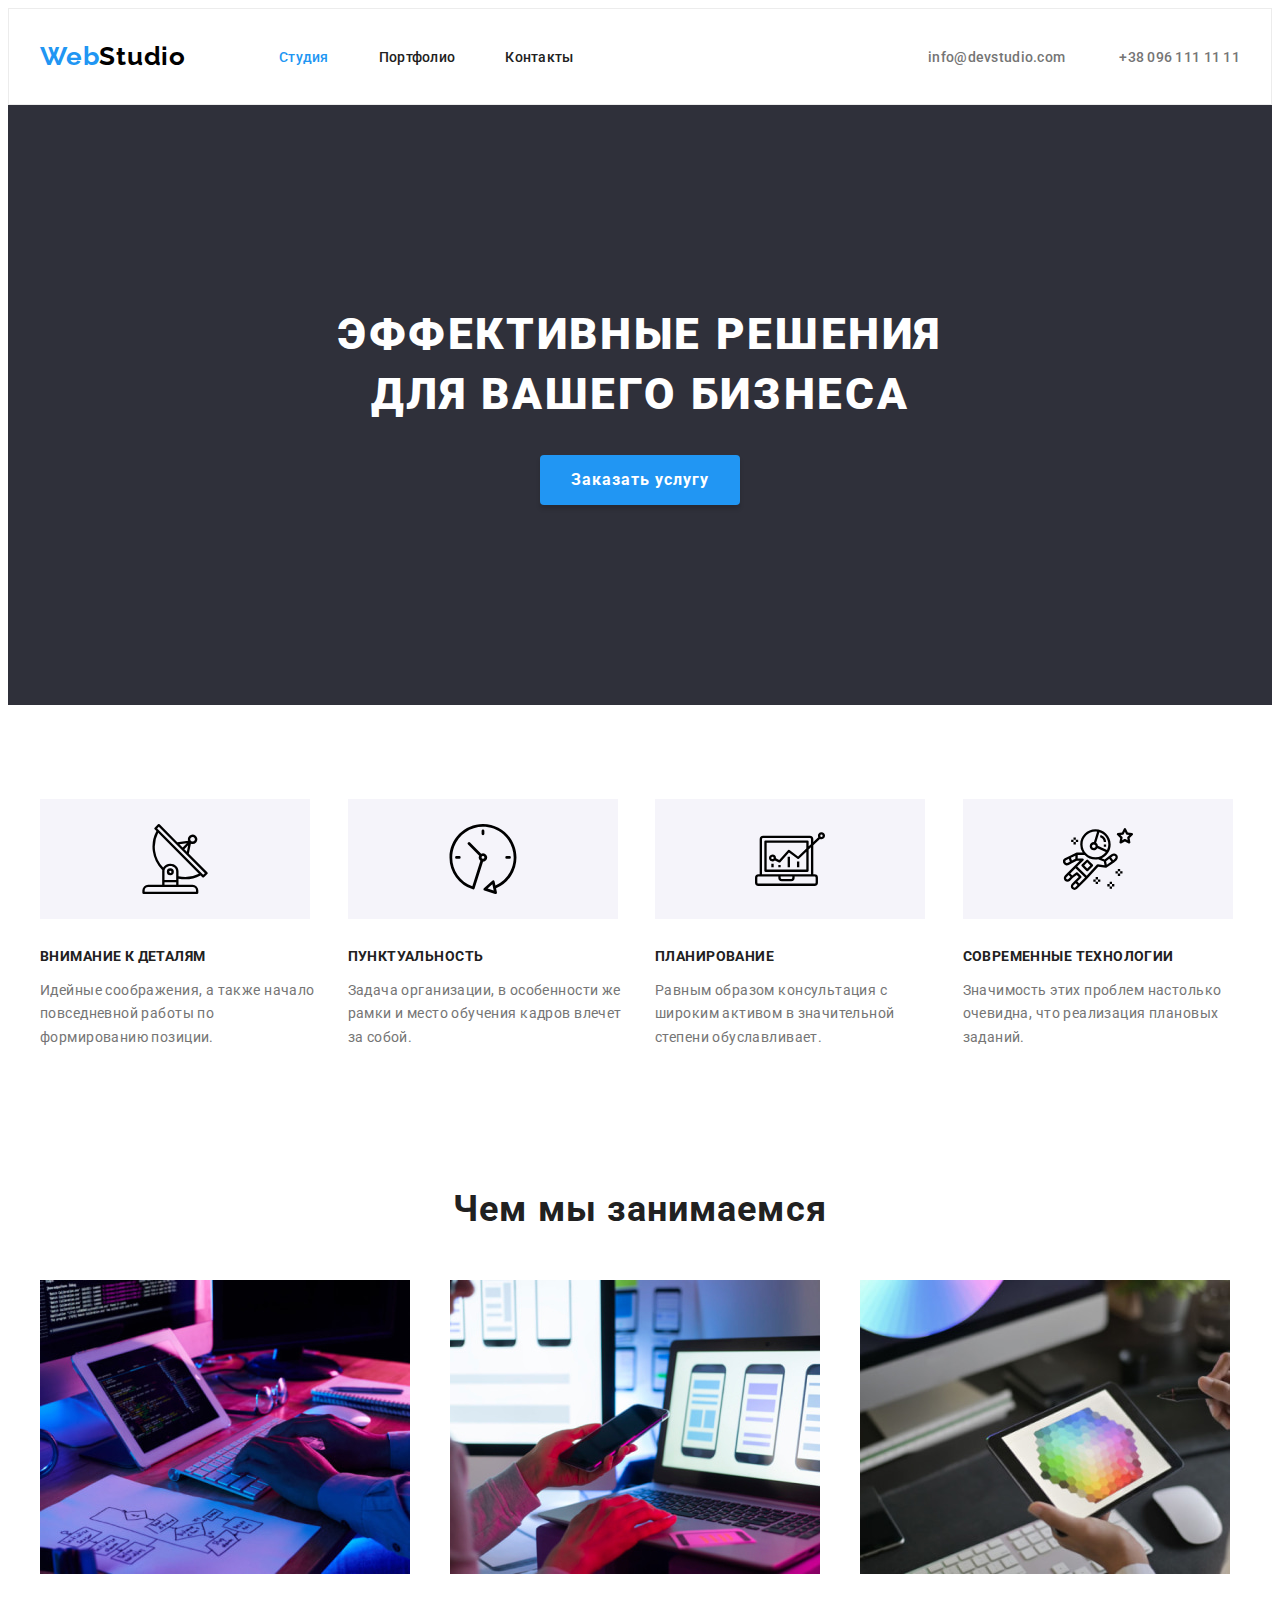
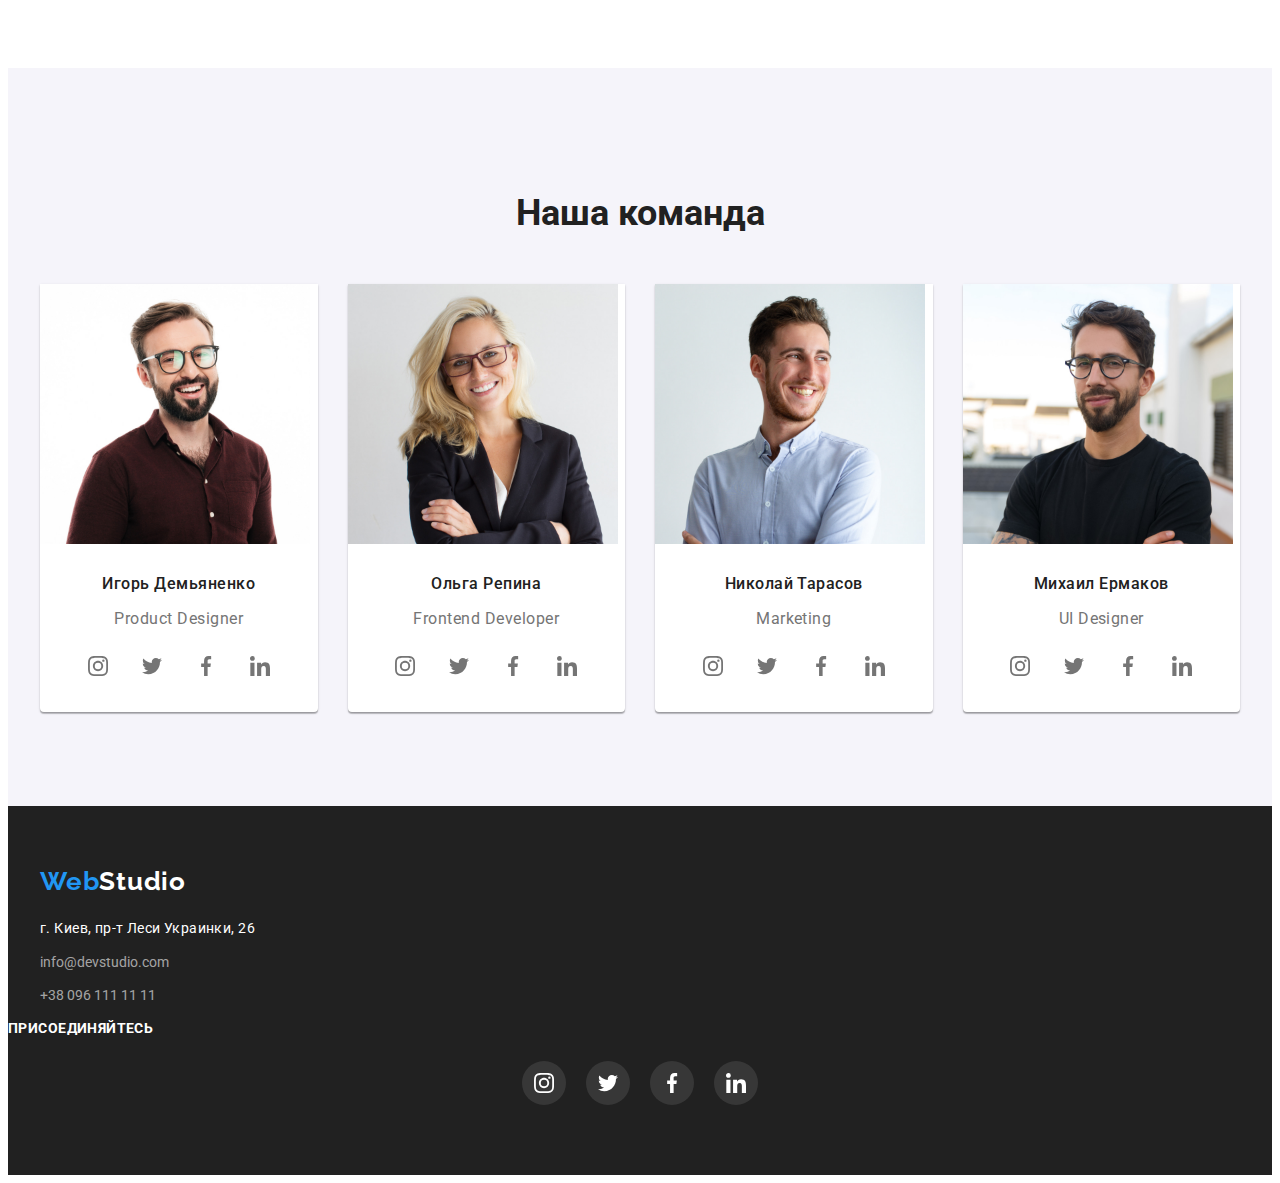
==== commit 1b15ab12: "add icons" ====
--- a/index.html
+++ b/index.html
@@ -62,15 +62,23 @@
         <div class="conteiner section-conteiner">
           <ul class="section-list-bloc">
             <li class="section-list-item">
-              <div></div>
+              <div class="section-list-box">
+                <svg class="section-box-item" width="70" height="70">
+                  <use href="./images/symbol-defs.svg#icon-antenna"></use>
+                </svg>
+              </div>
               <h3 class="section-list-text">Внимание к деталям</h3>
               <p class="section-list-work">
                 Идейные соображения, а также начало повседневной работы по
                 формированию позиции.
               </p>
             </li>
-
             <li class="section-list-item">
+              <div class="section-list-box">
+                <svg width="70" height="70">
+                  <use href="./images/symbol-defs.svg#icon-clock"></use>
+                </svg>
+              </div>
               <h3 class="section-list-text">Пунктуальность</h3>
               <p class="section-list-work">
                 Задача организации, в особенности же рамки и место обучения
@@ -78,6 +86,11 @@
               </p>
             </li>
             <li class="section-list-item">
+              <div class="section-list-box">
+                <svg width="70" height="70">
+                  <use href="./images/symbol-defs.svg#icon-diagram"></use>
+                </svg>
+              </div>
               <h3 class="section-list-text">Планирование</h3>
               <p class="section-list-work">
                 Равным образом консультация с широким активом в значительной
@@ -85,6 +98,11 @@
               </p>
             </li>
             <li class="section-list-item">
+              <div class="section-list-box">
+                <svg width="70" height="70">
+                  <use href="./images/symbol-defs.svg#icon-astronaut"></use>
+                </svg>
+              </div>
               <h3 class="section-list-text">Современные технологии</h3>
               <p class="section-list-work">
                 Значимость этих проблем настолько очевидна, что реализация
--- a/css/styles.css
+++ b/css/styles.css
@@ -217,7 +217,19 @@
 }
 
 /*Секция особенности*/
-
+.section-list-box {
+  display: flex;
+  justify-content: center;
+  align-items: center;
+  width: 270px;
+  height: 120px;
+  background-color: #f5f4fa;
+  background-repeat: 4px;
+  margin-bottom: 30px;
+}
+.section-box-item {
+  color: #000000;
+}
 .section-list-bloc {
   padding-top: 94px;
   padding-bottom: 94px;
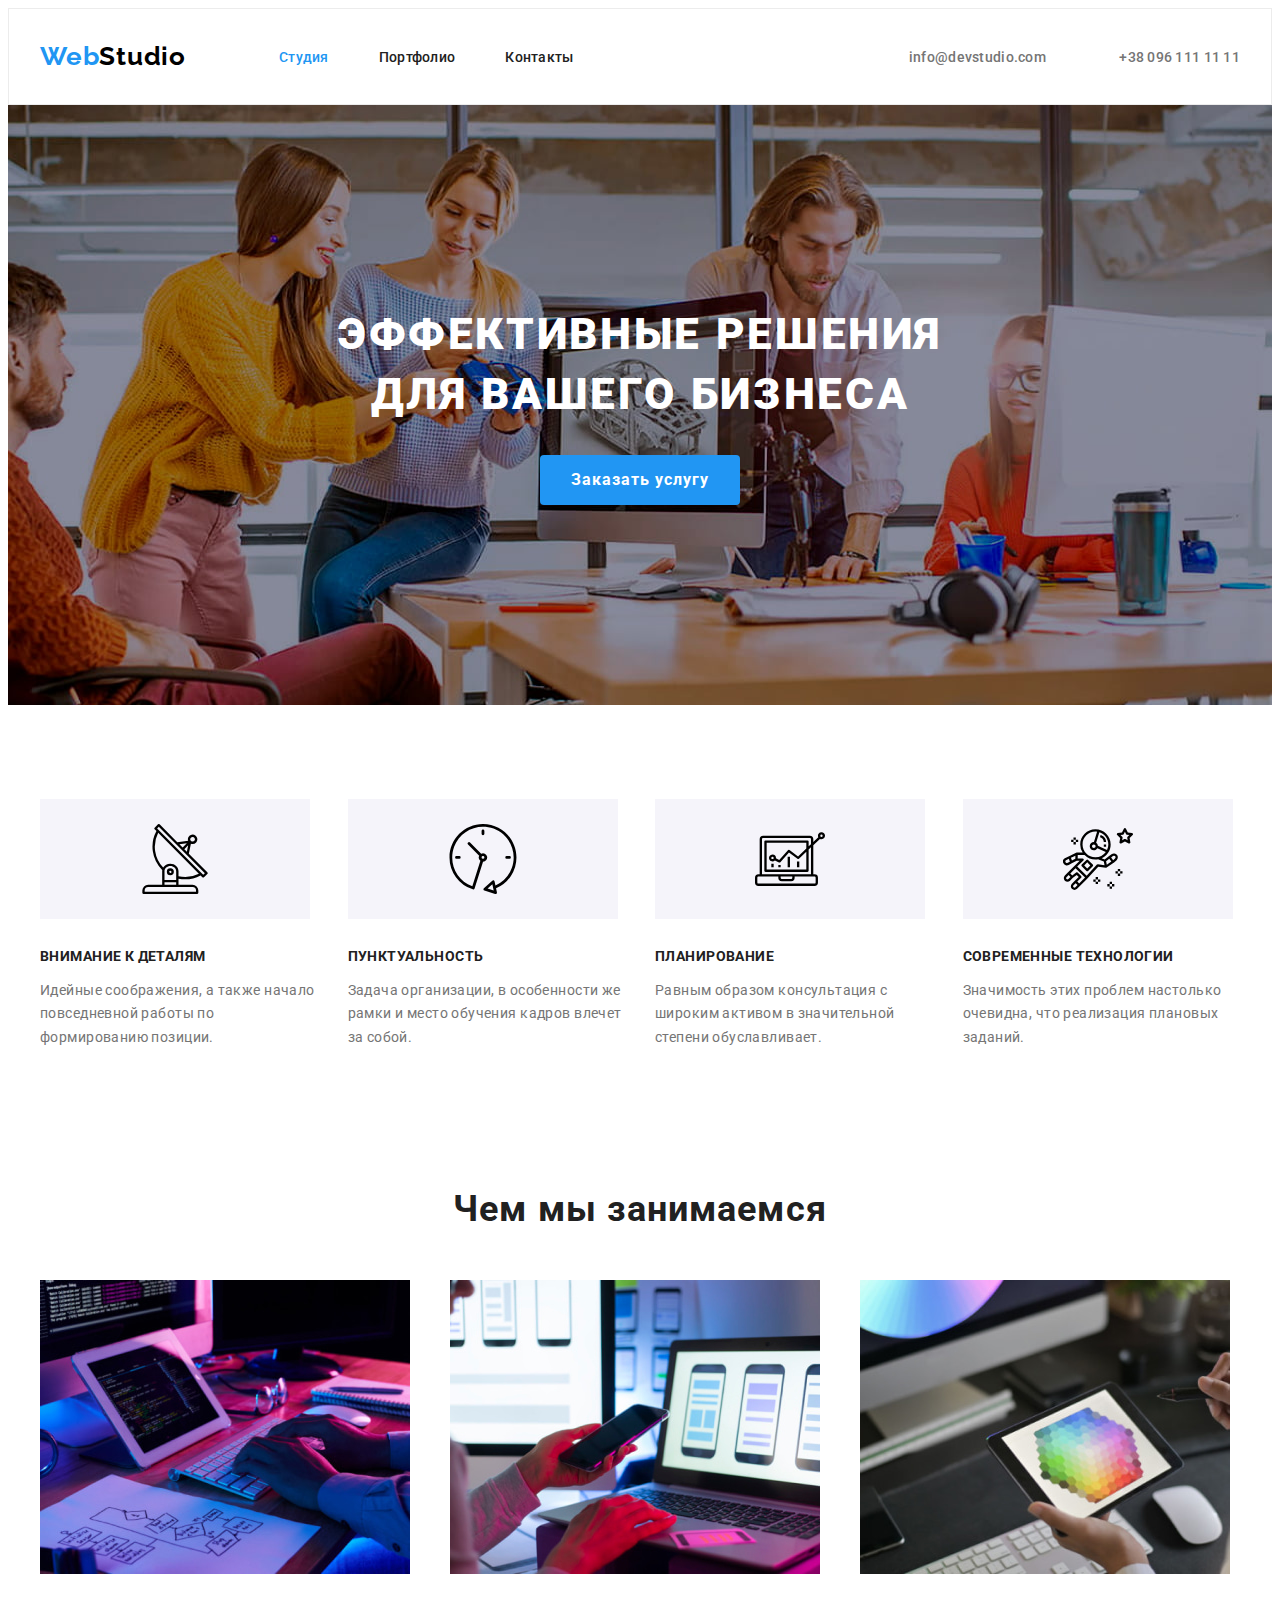
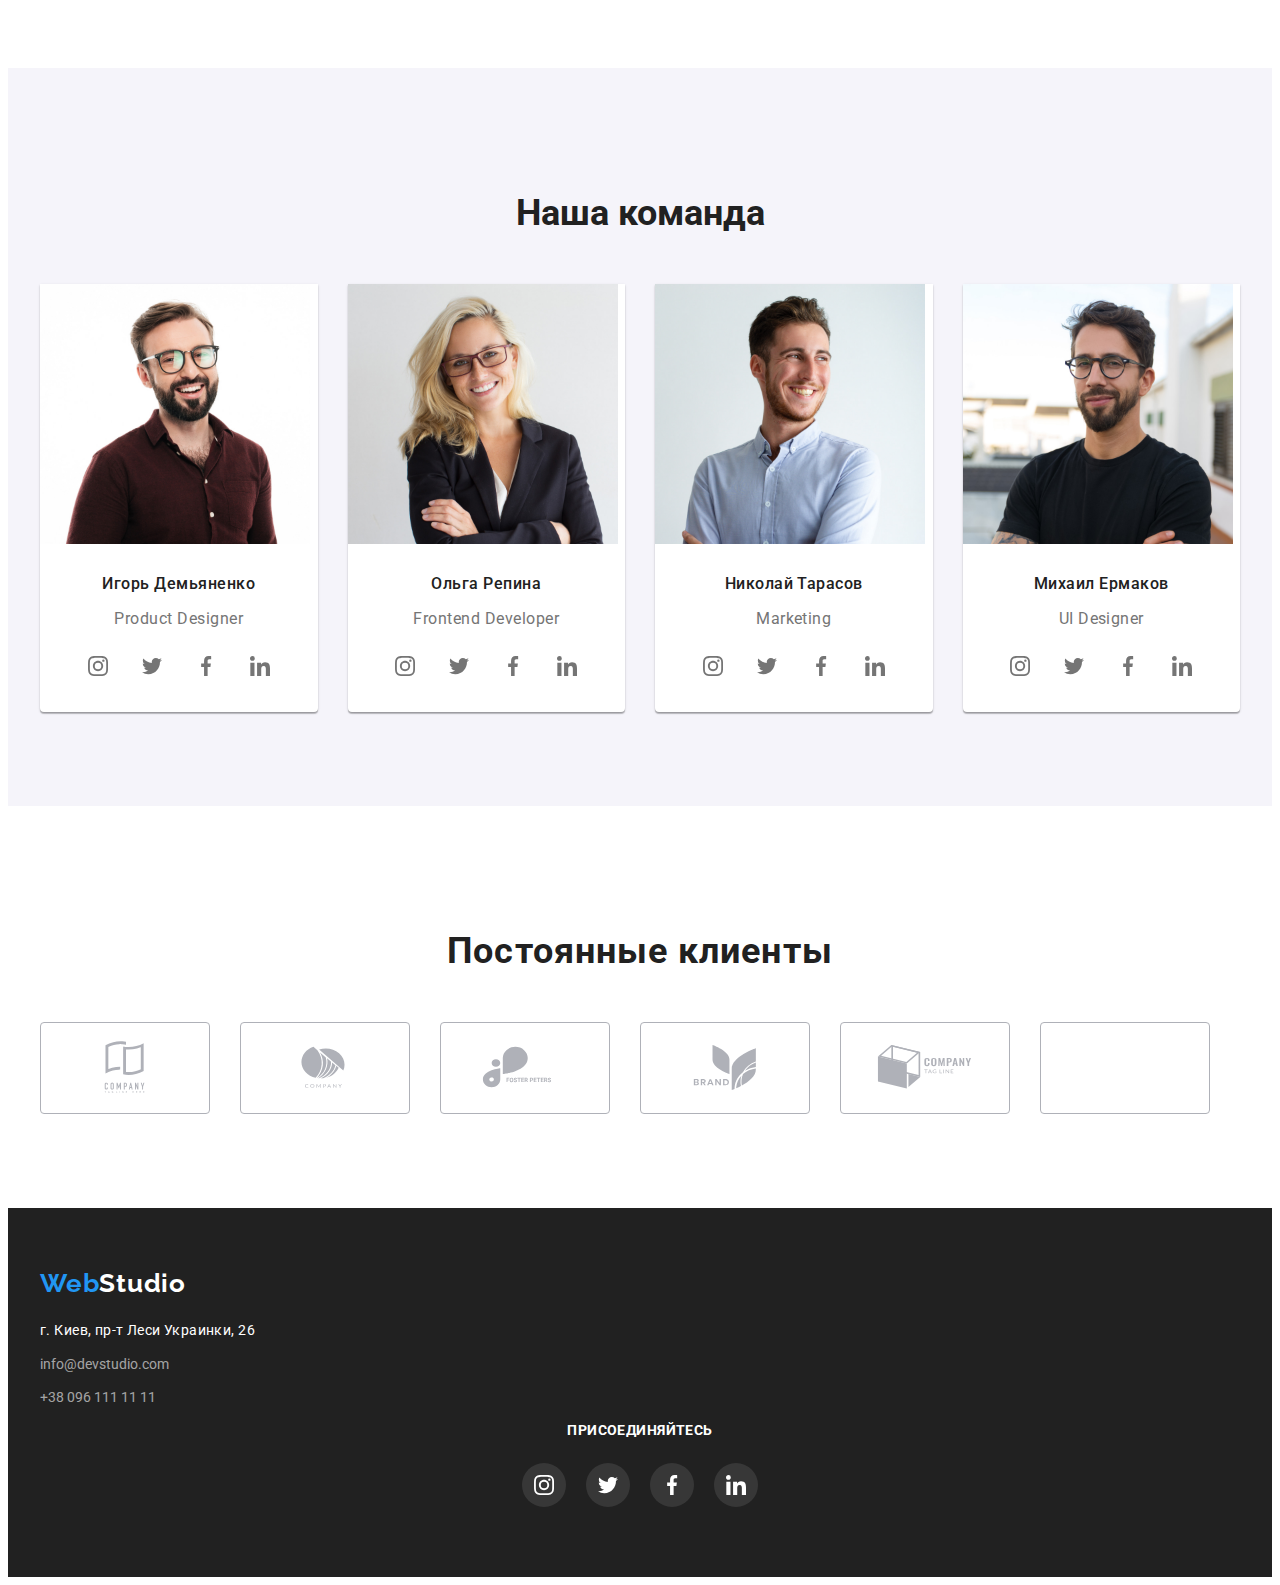
==== commit b4e49bea: "img" ====
--- a/index.html
+++ b/index.html
@@ -43,10 +43,16 @@
         </nav>
         <div class="auth-nav list">
           <a href="mailto:info@devstudio.com" class="header-adress link"
-            >info@devstudio.com</a
+            ><svg class="auth-nav-mail" width="16" height="12">
+              <use href="./images/symbol-defs.svg#icon-email"></use>
+            </svg>
+            info@devstudio.com</a
           >
           <a href="tel:+380961111111" class="header-tel link"
-            >+38 096 111 11 11</a
+            ><svg class="auth-nav-tel" width="16" height="12">
+              <use href="./images/symbol-defs.svg#icon-smartphone"></use>
+            </svg>
+            +38 096 111 11 11</a
           >
         </div>
       </div>
@@ -294,12 +300,7 @@
               </div>
             </li>
             <li class="tims-work-item">
-              <img
-                src="./images/img3.jpg"
-                alt="Николай Тарасов"
-                width="270"
-                height="260"
-              />
+              <img src="./images/img3.jpg" width="270" height="260" />
               <div class="tims-prof-name">
                 <h3 class="tims-list-text">Николай Тарасов</h3>
                 <p class="tims-list-title" lang="en">Marketing</p>
@@ -441,6 +442,91 @@
         </div>
       </section>
     </main>
+    <section class="clients">
+      <div class="clients-text">
+        <h2 class="clients-name">Постоянные клиенты</h2>
+        <ul class="clients-list">
+          <li class="clients-item">
+            <a
+              class="clients-link"
+              href=""
+              target="_blank"
+              rel="noopener noreferrer"
+              aria-label="Client"
+            >
+              <svg class="clients-link-item" width="106" height="60">
+                <use href="./images/symbol-defs.svg#icon-Logo"></use>
+              </svg>
+            </a>
+          </li>
+          <li class="clients-item">
+            <a
+              class="clients-link"
+              href=""
+              target="_blank"
+              rel="noopener noreferrer"
+              aria-label="Client"
+            >
+              <svg class="clients-link-item" width="106" height="60">
+                <use href="./images/symbol-defs.svg#icon-Logo-1"></use>
+              </svg>
+            </a>
+          </li>
+          <li class="clients-item">
+            <a
+              class="clients-link"
+              href=""
+              target="_blank"
+              rel="noopener noreferrer"
+              aria-label="Client"
+            >
+              <svg class="clients-link-item" width="106" height="60">
+                <use href="./images/symbol-defs.svg#icon-Logo-2"></use>
+              </svg>
+            </a>
+          </li>
+          <li class="clients-item">
+            <a
+              class="clients-link"
+              href=""
+              target="_blank"
+              rel="noopener noreferrer"
+              aria-label="Client"
+            >
+              <svg class="clients-link-item" width="106" height="60">
+                <use href="./images/symbol-defs.svg#icon-Logo-3"></use>
+              </svg>
+            </a>
+          </li>
+          <li class="clients-item">
+            <a
+              class="clients-link"
+              href=""
+              target="_blank"
+              rel="noopener noreferrer"
+              aria-label="Client"
+            >
+              <svg class="clients-link-item" width="106" height="60">
+                <use href="./images/symbol-defs.svg#icon-Logo-4"></use>
+              </svg>
+            </a>
+          </li>
+          <li class="clients-item">
+            <a
+              class="clients-link"
+              href=""
+              target="_blank"
+              rel="noopener noreferrer"
+              aria-label="Client"
+            >
+              <svg class="clients-link-item" width="106" height="60">
+                <use href="./images/symbol-defs.svg#icon-Logo-5"></use>
+              </svg>
+            </a>
+          </li>
+        </ul>
+      </div>
+    </section>
     <footer class="futer">
       <div class="conteiner futer-conteiner">
         <a href="./index.html" class="logo"
@@ -467,63 +553,63 @@
             </li>
           </ul>
         </address>
-      </div>
-      <div class="sotial-icons">
-        <p class="sotial-icons-text">присоединяйтесь</p>
-        <ul class="sotial-icons-list">
-          <li class="sotial-icons-item">
-            <a
-              class="sotial-icons-link"
-              href=""
-              target="_blank"
-              rel="noopener noreferrer"
-              aria-label="instagram"
-            >
-              <svg class="sotial-media-link" width="20" height="20">
-                <use href="./images/symbol-defs.svg#icon-instagram"></use>
-              </svg>
-            </a>
-          </li>
-          <li class="sotial-icons-item">
-            <a
-              class="sotial-icons-link"
-              href=""
-              target="_blank"
-              rel="noopener noreferrer"
-              aria-label="twitter"
-            >
-              <svg class="sotial-media-link" width="20" height="20">
-                <use href="./images/symbol-defs.svg#icon-twitter"></use>
-              </svg>
-            </a>
-          </li>
-          <li class="sotial-icons-item">
-            <a
-              class="sotial-icons-link"
-              href=""
-              target="_blank"
-              rel="noopener noreferrer"
-              aria-label="facebook"
-            >
-              <svg class="sotial-media-link" width="20" height="20">
-                <use href="./images/symbol-defs.svg#icon-facebook"></use>
-              </svg>
-            </a>
-          </li>
-          <li class="sotial-icons-item">
-            <a
-              class="sotial-icons-link"
-              href=""
-              target="_blank"
-              rel="noopener noreferrer"
-              aria-label="linkedin"
-            >
-              <svg class="sotial-media-link" width="20" height="20">
-                <use href="./images/symbol-defs.svg#icon-linkedin"></use>
-              </svg>
-            </a>
-          </li>
-        </ul>
+        <div class="sotial-icons">
+          <p class="sotial-icons-text">присоединяйтесь</p>
+          <ul class="sotial-icons-list">
+            <li class="sotial-icons-item">
+              <a
+                class="sotial-icons-link"
+                href=""
+                target="_blank"
+                rel="noopener noreferrer"
+                aria-label="instagram"
+              >
+                <svg class="sotial-media-link" width="20" height="20">
+                  <use href="./images/symbol-defs.svg#icon-instagram"></use>
+                </svg>
+              </a>
+            </li>
+            <li class="sotial-icons-item">
+              <a
+                class="sotial-icons-link"
+                href=""
+                target="_blank"
+                rel="noopener noreferrer"
+                aria-label="twitter"
+              >
+                <svg class="sotial-media-link" width="20" height="20">
+                  <use href="./images/symbol-defs.svg#icon-twitter"></use>
+                </svg>
+              </a>
+            </li>
+            <li class="sotial-icons-item">
+              <a
+                class="sotial-icons-link"
+                href=""
+                target="_blank"
+                rel="noopener noreferrer"
+                aria-label="facebook"
+              >
+                <svg class="sotial-media-link" width="20" height="20">
+                  <use href="./images/symbol-defs.svg#icon-facebook"></use>
+                </svg>
+              </a>
+            </li>
+            <li class="sotial-icons-item">
+              <a
+                class="sotial-icons-link"
+                href=""
+                target="_blank"
+                rel="noopener noreferrer"
+                aria-label="linkedin"
+              >
+                <svg class="sotial-media-link" width="20" height="20">
+                  <use href="./images/symbol-defs.svg#icon-linkedin"></use>
+                </svg>
+              </a>
+            </li>
+          </ul>
+        </div>
       </div>
     </footer>
   </body>
--- a/css/styles.css
+++ b/css/styles.css
@@ -200,6 +200,9 @@
   background-color: #2f303a;
   padding-top: 200px;
   padding-bottom: 200px;
+  background-image: url(../images/Img-f.jpg);
+  background-repeat: no-repeat;
+  background-position: 50% 50%;
 }
 
 .section-text {
@@ -228,7 +231,7 @@
   margin-bottom: 30px;
 }
 .section-box-item {
-  color: #000000;
+  color: ;
 }
 .section-list-bloc {
   padding-top: 94px;
@@ -375,6 +378,59 @@
 .sotial-media-icon {
   fill: currentColor;
 }
+
+/*Клиенты*/
+.clients {
+  padding-top: 94px;
+  padding-bottom: 94px;
+}
+.clients-text {
+  min-width: 1200px;
+  padding: 0 15px;
+  margin: 0 auto;
+}
+.clients-name {
+  font-weight: 700;
+  font-size: 36px;
+  line-height: 1.17;
+  text-align: center;
+  letter-spacing: 0.03em;
+
+  color: #212121;
+
+  margin-bottom: 50px;
+}
+.clients-list {
+  display: flex;
+  padding-left: 0;
+  margin: 0;
+  justify-content: center;
+}
+.clients-item {
+  display: flex;
+  margin-right: 30px;
+}
+.clients-link {
+  display: flex;
+  justify-content: center;
+  align-items: center;
+  width: 170px;
+  height: 92px;
+  box-sizing: border-box;
+  border: 1px solid #afb1b8;
+  border-radius: 4px;
+  color: #afb1b8;
+}
+
+.clients-link:hover,
+.clients-link:focus {
+  color: #2196f3;
+  border-color: #2196f3;
+}
+
+.clients-link-item {
+  fill: currentColor;
+}
 /*Футер*/
 
 .futer {
@@ -431,6 +487,8 @@
 /* Иконки футера*/
 
 .sotial-icons-text {
+  display: flex;
+  justify-content: center;
   font-weight: 700;
   font-size: 14px;
   line-height: 1.14;
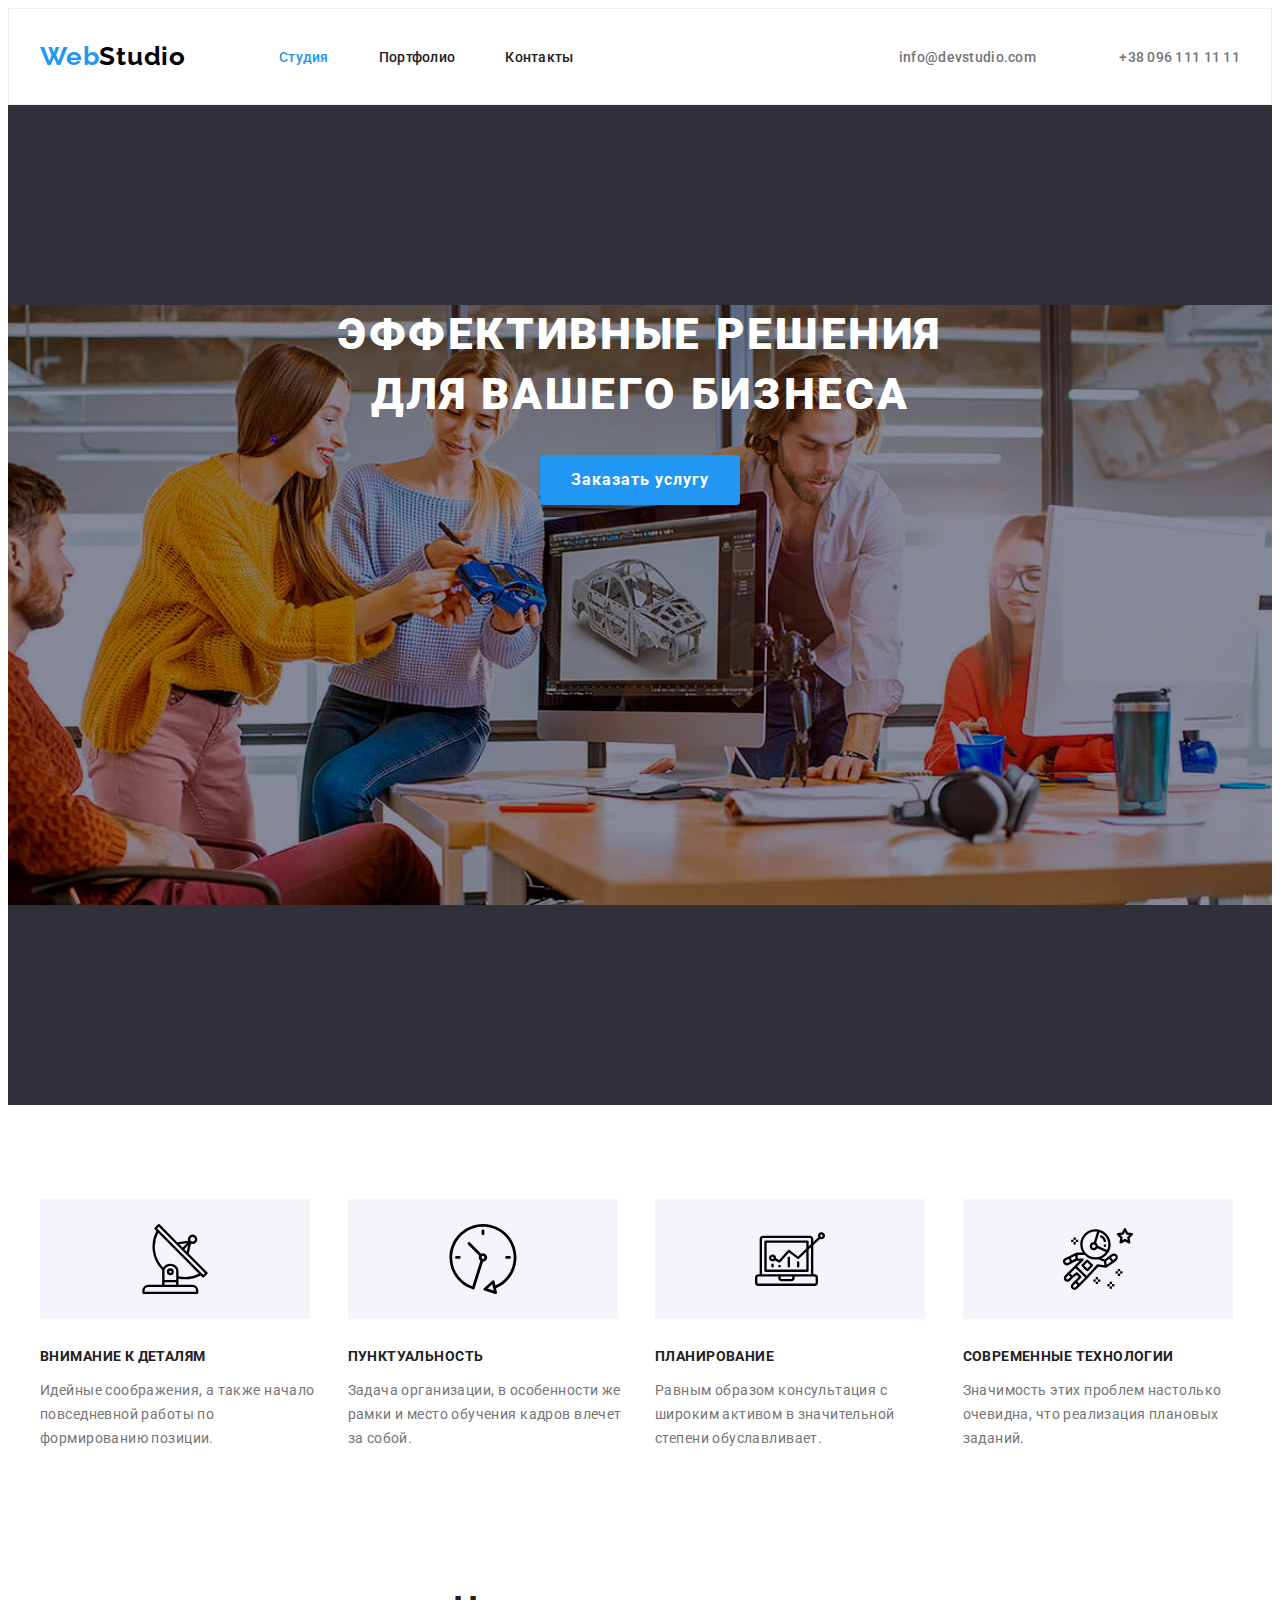
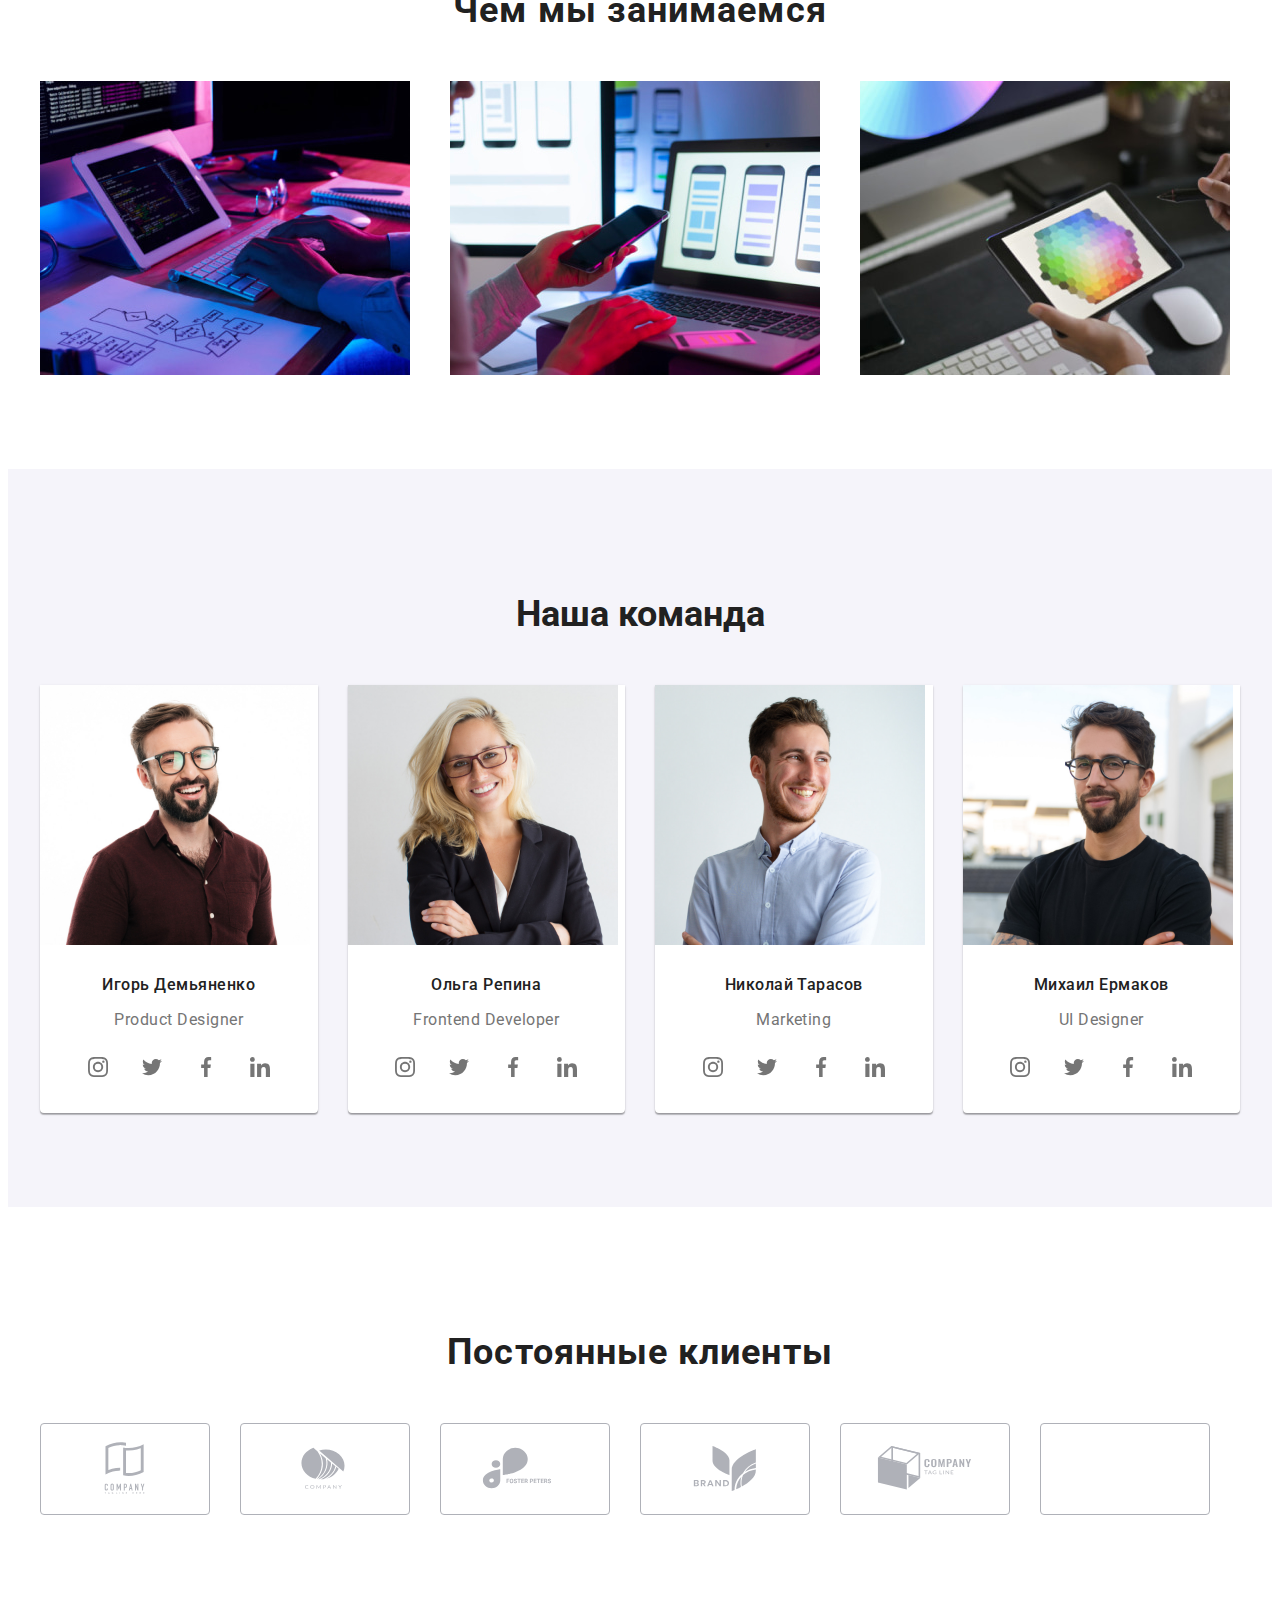
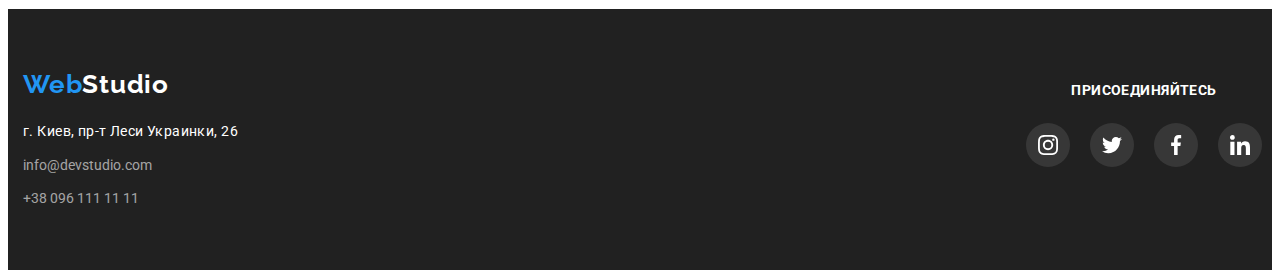
==== commit fc5c2fa2: "futer" ====
--- a/index.html
+++ b/index.html
@@ -43,13 +43,13 @@
         </nav>
         <div class="auth-nav list">
           <a href="mailto:info@devstudio.com" class="header-adress link"
-            ><svg class="auth-nav-mail" width="16" height="12">
+            ><svg class="auth-nav-contact" width="16" height="12">
               <use href="./images/symbol-defs.svg#icon-email"></use>
             </svg>
             info@devstudio.com</a
           >
           <a href="tel:+380961111111" class="header-tel link"
-            ><svg class="auth-nav-tel" width="16" height="12">
+            ><svg class="auth-nav-contact" width="16" height="12">
               <use href="./images/symbol-defs.svg#icon-smartphone"></use>
             </svg>
             +38 096 111 11 11</a
@@ -528,31 +528,34 @@
       </div>
     </section>
     <footer class="futer">
-      <div class="conteiner futer-conteiner">
-        <a href="./index.html" class="logo"
-          ><span class="logo title">Web</span><span class="color">Studio</span>
-        </a>
-        <address>
-          <ul class="address list">
-            <li class="futer-adress-item">
-              <a
-                href="https://goo.gl/maps/9yxGBPs8h6NU6xEA7"
-                target="_blank"
-                rel="noopener noreferrer"
-                class="link text"
-                >г. Киев, пр-т Леси Украинки, 26</a
-              >
-            </li>
-            <li class="futer-adress-item">
-              <a href="mailto:info@devstudio.com" class="link"
-                >info@devstudio.com</a
-              >
-            </li>
-            <li class="futer-adress-item">
-              <a href="tel:+380961111111" class="link">+38 096 111 11 11</a>
-            </li>
-          </ul>
-        </address>
+      <div class="all-futer-contacts">
+        <div class="conteiner futer-conteiner">
+          <a href="./index.html" class="logo"
+            ><span class="logo title">Web</span
+            ><span class="color">Studio</span>
+          </a>
+          <address>
+            <ul class="address list">
+              <li class="futer-adress-item">
+                <a
+                  href="https://goo.gl/maps/9yxGBPs8h6NU6xEA7"
+                  target="_blank"
+                  rel="noopener noreferrer"
+                  class="link text"
+                  >г. Киев, пр-т Леси Украинки, 26</a
+                >
+              </li>
+              <li class="futer-adress-item">
+                <a href="mailto:info@devstudio.com" class="link"
+                  >info@devstudio.com</a
+                >
+              </li>
+              <li class="futer-adress-item">
+                <a href="tel:+380961111111" class="link">+38 096 111 11 11</a>
+              </li>
+            </ul>
+          </address>
+        </div>
         <div class="sotial-icons">
           <p class="sotial-icons-text">присоединяйтесь</p>
           <ul class="sotial-icons-list">
--- a/css/styles.css
+++ b/css/styles.css
@@ -160,7 +160,7 @@
 .site-nav .link {
   font-weight: 500;
   font-size: 14px;
-  line-height: 16px;
+  line-height: 1.14;
   letter-spacing: 0.02em;
 
   color: #212121;
@@ -188,12 +188,17 @@
 .header-tel {
   margin-left: 50px;
 }
+
 .auth-nav .link:hover,
 .auth-nav .link:focus {
   color: #2196f3;
 }
 .auth-nav {
   margin-left: auto;
+}
+.auth-nav-contact {
+  fill: currentColor;
+  margin-right: 10px;
 }
 /* Секция уникальный контент*/
 .section-title {
@@ -202,7 +207,11 @@
   padding-bottom: 200px;
   background-image: url(../images/Img-f.jpg);
   background-repeat: no-repeat;
-  background-position: 50% 50%;
+  background-position: center;
+  max-width: 1600px;
+  height: 600px;
+  margin-left: auto;
+  margin-right: auto;
 }
 
 .section-text {
@@ -231,8 +240,9 @@
   margin-bottom: 30px;
 }
 .section-box-item {
-  color: ;
-}
+  color: #000000;
+}
+
 .section-list-bloc {
   padding-top: 94px;
   padding-bottom: 94px;
@@ -466,7 +476,8 @@
 .address .link:focus {
   color: #2196f3;
 }
-
+.futer-conteiner {
+}
 .futer-adress-item {
   margin-top: 9px;
 }
@@ -484,6 +495,7 @@
   letter-spacing: 0.03em;
   color: #ffffff;
 }
+
 /* Иконки футера*/
 
 .sotial-icons-text {
@@ -525,6 +537,9 @@
 }
 .sotial-media-link {
   fill: currentColor;
+}
+.all-futer-contacts {
+  display: flex;
 }
 
 /*Портфолио*/
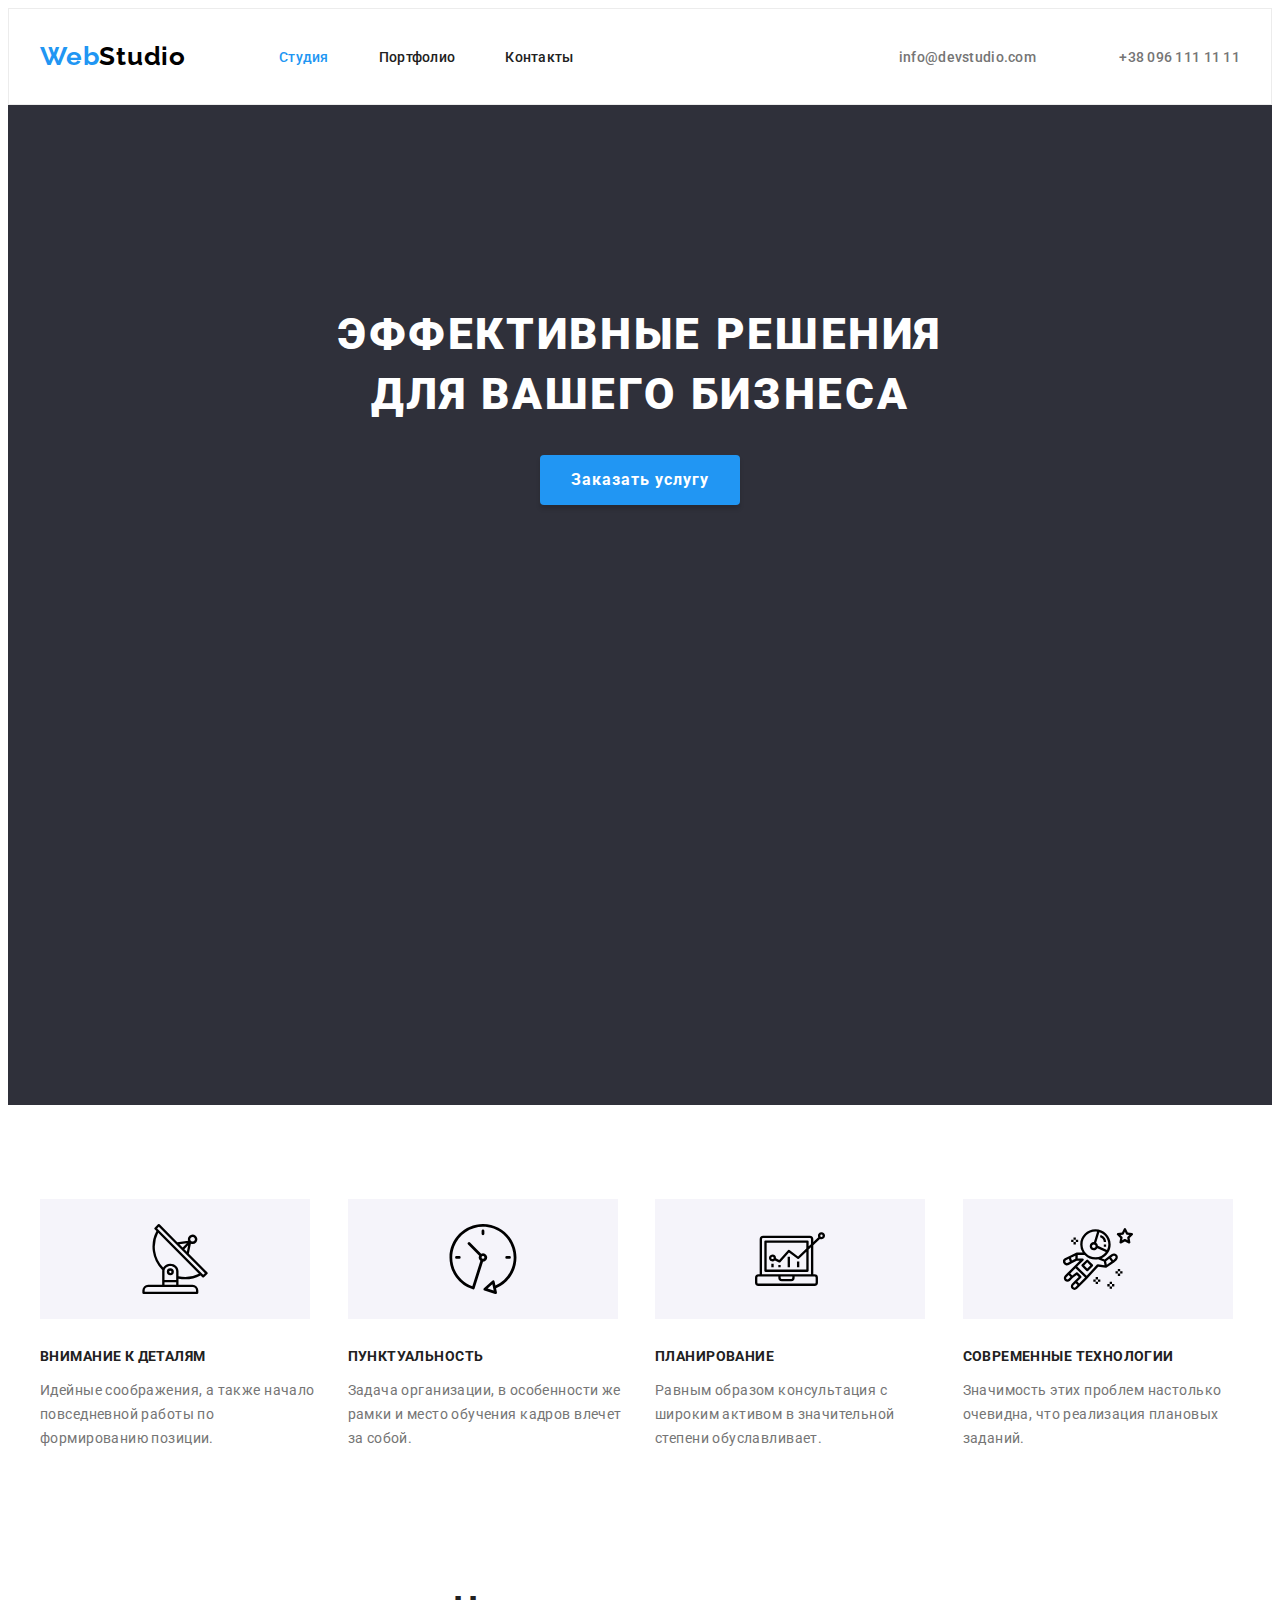
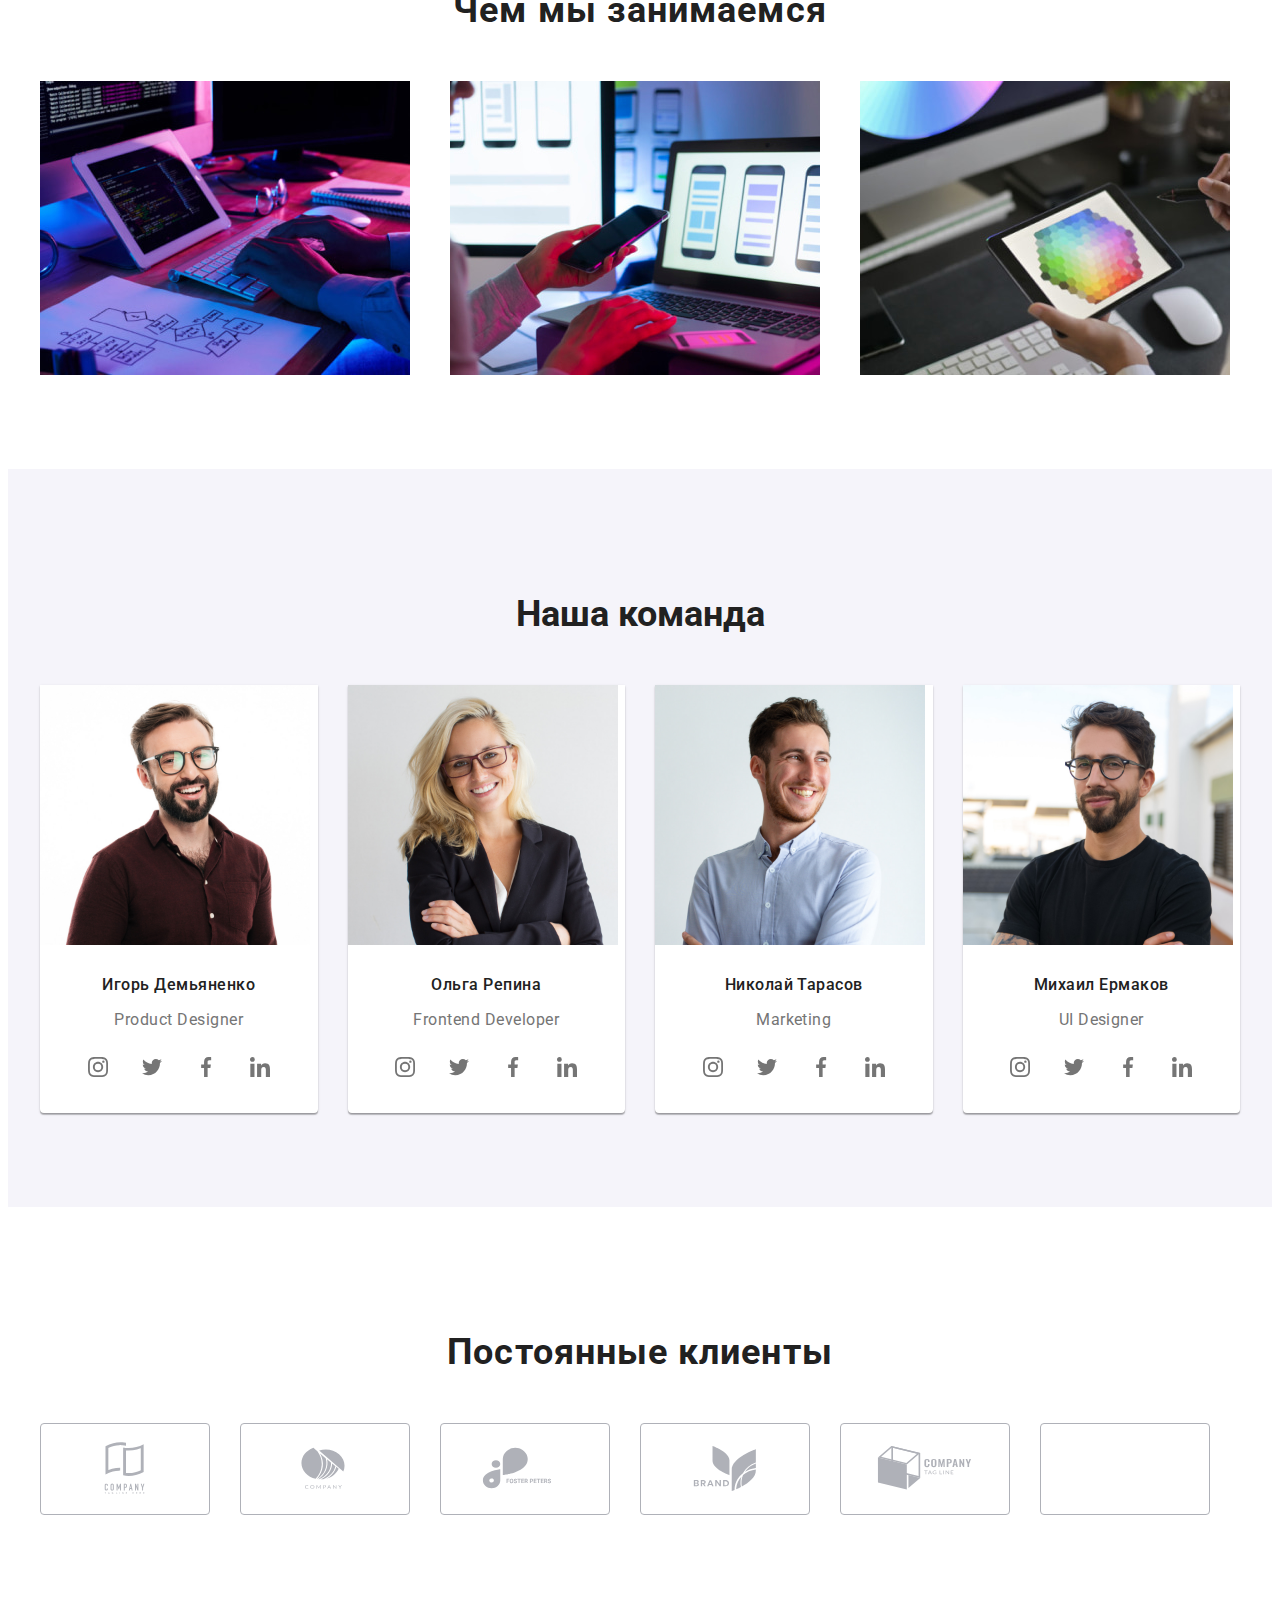
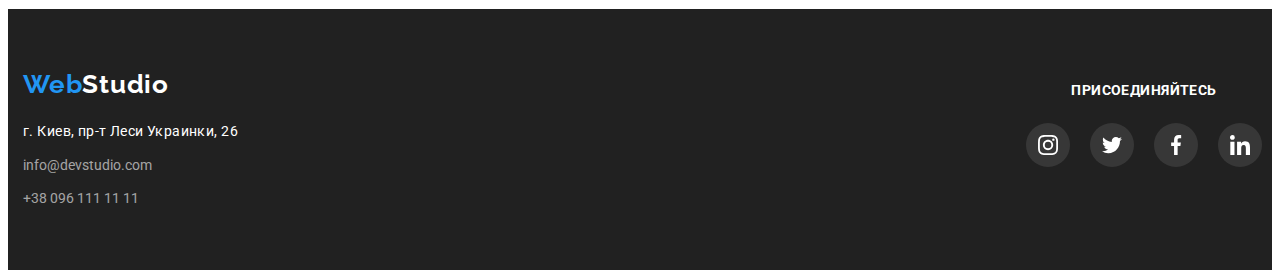
==== commit 009a72de: "img" ====
--- a/index.html
+++ b/index.html
@@ -528,91 +528,88 @@
       </div>
     </section>
     <footer class="futer">
-      <div class="all-futer-contacts">
-        <div class="conteiner futer-conteiner">
-          <a href="./index.html" class="logo"
-            ><span class="logo title">Web</span
-            ><span class="color">Studio</span>
-          </a>
-          <address>
-            <ul class="address list">
-              <li class="futer-adress-item">
-                <a
-                  href="https://goo.gl/maps/9yxGBPs8h6NU6xEA7"
-                  target="_blank"
-                  rel="noopener noreferrer"
-                  class="link text"
-                  >г. Киев, пр-т Леси Украинки, 26</a
-                >
-              </li>
-              <li class="futer-adress-item">
-                <a href="mailto:info@devstudio.com" class="link"
-                  >info@devstudio.com</a
-                >
-              </li>
-              <li class="futer-adress-item">
-                <a href="tel:+380961111111" class="link">+38 096 111 11 11</a>
-              </li>
-            </ul>
-          </address>
-        </div>
-        <div class="sotial-icons">
-          <p class="sotial-icons-text">присоединяйтесь</p>
-          <ul class="sotial-icons-list">
-            <li class="sotial-icons-item">
+      <div class="conteiner futer-conteiner">
+        <a href="./index.html" class="logo"
+          ><span class="logo title">Web</span><span class="color">Studio</span>
+        </a>
+        <address>
+          <ul class="address list">
+            <li class="futer-adress-item">
               <a
-                class="sotial-icons-link"
-                href=""
+                href="https://goo.gl/maps/9yxGBPs8h6NU6xEA7"
                 target="_blank"
                 rel="noopener noreferrer"
-                aria-label="instagram"
+                class="link text"
+                >г. Киев, пр-т Леси Украинки, 26</a
               >
-                <svg class="sotial-media-link" width="20" height="20">
-                  <use href="./images/symbol-defs.svg#icon-instagram"></use>
-                </svg>
-              </a>
-            </li>
-            <li class="sotial-icons-item">
-              <a
-                class="sotial-icons-link"
-                href=""
-                target="_blank"
-                rel="noopener noreferrer"
-                aria-label="twitter"
+            </li>
+            <li class="futer-adress-item">
+              <a href="mailto:info@devstudio.com" class="link"
+                >info@devstudio.com</a
               >
-                <svg class="sotial-media-link" width="20" height="20">
-                  <use href="./images/symbol-defs.svg#icon-twitter"></use>
-                </svg>
-              </a>
-            </li>
-            <li class="sotial-icons-item">
-              <a
-                class="sotial-icons-link"
-                href=""
-                target="_blank"
-                rel="noopener noreferrer"
-                aria-label="facebook"
-              >
-                <svg class="sotial-media-link" width="20" height="20">
-                  <use href="./images/symbol-defs.svg#icon-facebook"></use>
-                </svg>
-              </a>
-            </li>
-            <li class="sotial-icons-item">
-              <a
-                class="sotial-icons-link"
-                href=""
-                target="_blank"
-                rel="noopener noreferrer"
-                aria-label="linkedin"
-              >
-                <svg class="sotial-media-link" width="20" height="20">
-                  <use href="./images/symbol-defs.svg#icon-linkedin"></use>
-                </svg>
-              </a>
+            </li>
+            <li class="futer-adress-item">
+              <a href="tel:+380961111111" class="link">+38 096 111 11 11</a>
             </li>
           </ul>
-        </div>
+        </address>
+      </div>
+      <div class="sotial-icons">
+        <p class="sotial-icons-text">присоединяйтесь</p>
+        <ul class="sotial-icons-list">
+          <li class="sotial-icons-item">
+            <a
+              class="sotial-icons-link"
+              href=""
+              target="_blank"
+              rel="noopener noreferrer"
+              aria-label="instagram"
+            >
+              <svg class="sotial-media-link" width="20" height="20">
+                <use href="./images/symbol-defs.svg#icon-instagram"></use>
+              </svg>
+            </a>
+          </li>
+          <li class="sotial-icons-item">
+            <a
+              class="sotial-icons-link"
+              href=""
+              target="_blank"
+              rel="noopener noreferrer"
+              aria-label="twitter"
+            >
+              <svg class="sotial-media-link" width="20" height="20">
+                <use href="./images/symbol-defs.svg#icon-twitter"></use>
+              </svg>
+            </a>
+          </li>
+          <li class="sotial-icons-item">
+            <a
+              class="sotial-icons-link"
+              href=""
+              target="_blank"
+              rel="noopener noreferrer"
+              aria-label="facebook"
+            >
+              <svg class="sotial-media-link" width="20" height="20">
+                <use href="./images/symbol-defs.svg#icon-facebook"></use>
+              </svg>
+            </a>
+          </li>
+          <li class="sotial-icons-item">
+            <a
+              class="sotial-icons-link"
+              href=""
+              target="_blank"
+              rel="noopener noreferrer"
+              aria-label="linkedin"
+            >
+              <svg class="sotial-media-link" width="20" height="20">
+                <use href="./images/symbol-defs.svg#icon-linkedin"></use>
+              </svg>
+            </a>
+          </li>
+        </ul>
       </div>
     </footer>
   </body>
--- a/css/styles.css
+++ b/css/styles.css
@@ -5,6 +5,7 @@
 /* акцент #2196F3*/
 
 /* others*/
+
 --items: 3;
 --indent: 30px;
 
@@ -63,6 +64,7 @@
   letter-spacing: 0.06em;
   color: #ffffff;
 }
+
 .header-btn {
   margin: 0 auto;
   display: block;
@@ -83,6 +85,7 @@
   color: #fff;
   background-color: #2196f3;
 }
+
 .secondary-btn {
   font-weight: 500;
   font-size: 16px;
@@ -93,6 +96,7 @@
   border: inherit;
   border-color: #4792d0;
 }
+
 .secondary-btn {
   padding-top: 6px;
   padding-bottom: 6px;
@@ -100,12 +104,15 @@
   padding-left: 22px;
   margin: 8px;
   margin-bottom: 50px;
+  box-shadow: 0px 3px 1px rgba(0, 0, 0, 0.1), 0px 1px 2px rgba(0, 0, 0, 0.08),
+    0px 2px 2px rgba(0, 0, 0, 0.12);
 }
 
 /*Секція хедер*/
 ul {
   list-style: none;
 }
+
 a {
   text-decoration: none;
 }
@@ -118,6 +125,7 @@
 
   background-color: #ffffff;
 }
+
 .header-logo {
   display: block;
   margin-right: 93px;
@@ -170,6 +178,7 @@
 .site-nav .link:focus {
   color: #2196f3;
 }
+
 .site-nav .link.current {
   color: #2196f3;
 }
@@ -193,25 +202,40 @@
 .auth-nav .link:focus {
   color: #2196f3;
 }
+
 .auth-nav {
   margin-left: auto;
 }
+
 .auth-nav-contact {
   fill: currentColor;
   margin-right: 10px;
 }
+
 /* Секция уникальный контент*/
+
 .section-title {
-  background-color: #2f303a;
   padding-top: 200px;
   padding-bottom: 200px;
-  background-image: url(../images/Img-f.jpg);
+  margin-left: auto;
+  margin-right: auto;
+}
+
+.section-title {
+  max-width: 1600px;
+  height: 600px;
+  background-color: #2f303a;
+
+  background-image: linear-gradient(
+      to right,
+      rgba(47, 48, 58, 0.4),
+      rgba(47, 48, 58, 0.4)
+    ),
+    url("../images/img-f.jpg");
+
   background-repeat: no-repeat;
   background-position: center;
-  max-width: 1600px;
-  height: 600px;
-  margin-left: auto;
-  margin-right: auto;
+  background-size: cover;
 }
 
 .section-text {
@@ -239,6 +263,7 @@
   background-repeat: 4px;
   margin-bottom: 30px;
 }
+
 .section-box-item {
   color: #000000;
 }
@@ -251,10 +276,12 @@
   margin-left: -30px;
   align-items: center;
 }
+
 .section-list-item {
   flex-basis: calc(100% / 4 - 30px);
   margin-left: 30px;
 }
+
 .section-list-text {
   font-weight: 700;
   font-size: 14px;
@@ -277,15 +304,18 @@
 .work-list {
   padding-bottom: 94px;
 }
+
 .work-list-item {
   display: flex;
   margin-left: -30px;
   align-items: center;
 }
+
 .work-list-box {
   flex-basis: calc(100% / 3 - 30px);
   margin-left: 30px;
 }
+
 .work-list-title {
   margin-bottom: 50px;
   font-weight: 700;
@@ -304,6 +334,7 @@
 
   background: #f5f4fa;
 }
+
 .tims-work-list {
   display: flex;
   margin-left: -30px;
@@ -324,6 +355,7 @@
     0px 2px 1px rgba(0, 0, 0, 0.2);
   border-radius: 0px 0px 4px 4px;
 }
+
 .tims-work-name {
   margin-bottom: 50px;
 
@@ -333,9 +365,11 @@
   text-align: center;
   color: #212121;
 }
+
 .tims-prof-name {
   padding: 30px 0;
 }
+
 .tims-list-text {
   margin-top: 0;
   margin-bottom: 10px;
@@ -356,6 +390,7 @@
   letter-spacing: 0.03em;
   color: #757575;
 }
+
 /* Оформлення іконок */
 
 /*ul*/
@@ -363,10 +398,12 @@
   display: flex;
   justify-content: center;
 }
+
 /*li*/
 .social-item-list:not(:last-child) {
   margin-right: 10px;
 }
+
 /*a*/
 .sotial-link {
   display: flex;
@@ -379,11 +416,13 @@
   background-color: #ffffff;
   border-radius: 50%;
 }
+
 .sotial-link:hover,
 .sotial-link:focus {
   color: #ffffff;
   background-color: #2196f3;
 }
+
 /*svg*/
 .sotial-media-icon {
   fill: currentColor;
@@ -394,11 +433,13 @@
   padding-top: 94px;
   padding-bottom: 94px;
 }
+
 .clients-text {
   min-width: 1200px;
   padding: 0 15px;
   margin: 0 auto;
 }
+
 .clients-name {
   font-weight: 700;
   font-size: 36px;
@@ -410,16 +451,19 @@
 
   margin-bottom: 50px;
 }
+
 .clients-list {
   display: flex;
   padding-left: 0;
   margin: 0;
   justify-content: center;
 }
+
 .clients-item {
   display: flex;
   margin-right: 30px;
 }
+
 .clients-link {
   display: flex;
   justify-content: center;
@@ -441,15 +485,19 @@
 .clients-link-item {
   fill: currentColor;
 }
+
 /*Футер*/
 
 .futer {
+  display: flex;
+
   padding-bottom: 60px;
   padding-top: 60px;
-
+  margin-right: 0;
   background-color: #212121;
 }
-
+.futer-conteiner {
+}
 .logo {
   font-family: "Raleway";
   font-weight: 700;
@@ -471,16 +519,19 @@
 /* Address list  */
 .address {
   margin-top: 20px;
-}
+  margin-right: 0;
+  padding-right: 0;
+}
+
 .address .link:hover,
 .address .link:focus {
   color: #2196f3;
 }
-.futer-conteiner {
-}
+
 .futer-adress-item {
   margin-top: 9px;
 }
+
 .futer .link {
   font-weight: 400;
   font-size: 14px;
@@ -497,6 +548,12 @@
 }
 
 /* Иконки футера*/
+.sotial-icons {
+  display: block;
+  align-items: center;
+  justify-content: center;
+  align-items: baseline;
+}
 
 .sotial-icons-text {
   display: flex;
@@ -530,19 +587,23 @@
   background-color: rgba(255, 255, 255, 0.1);
   border-radius: 50%;
 }
+
 .sotial-icons-link:hover,
 .sotial-icons-linkk:focus {
   color: #ffffff;
   background-color: #2196f3;
 }
+
 .sotial-media-link {
   fill: currentColor;
 }
+
 .all-futer-contacts {
   display: flex;
 }
 
 /*Портфолио*/
+
 .cont-work-list {
   padding-bottom: 94px;
 }
@@ -558,12 +619,14 @@
   border: 1px solid #eeeeee;
   border-top: none;
 }
+
 .cont-work-nav {
   padding-top: 20px;
   padding-bottom: 20px;
   padding-left: 24px;
   padding-right: 24px;
 }
+
 .cont-work-title {
   margin-top: 0;
 
@@ -573,6 +636,7 @@
   letter-spacing: 0.03em;
   color: #212121;
 }
+
 .cont-work-text {
   font-weight: 400;
   font-size: 16px;
